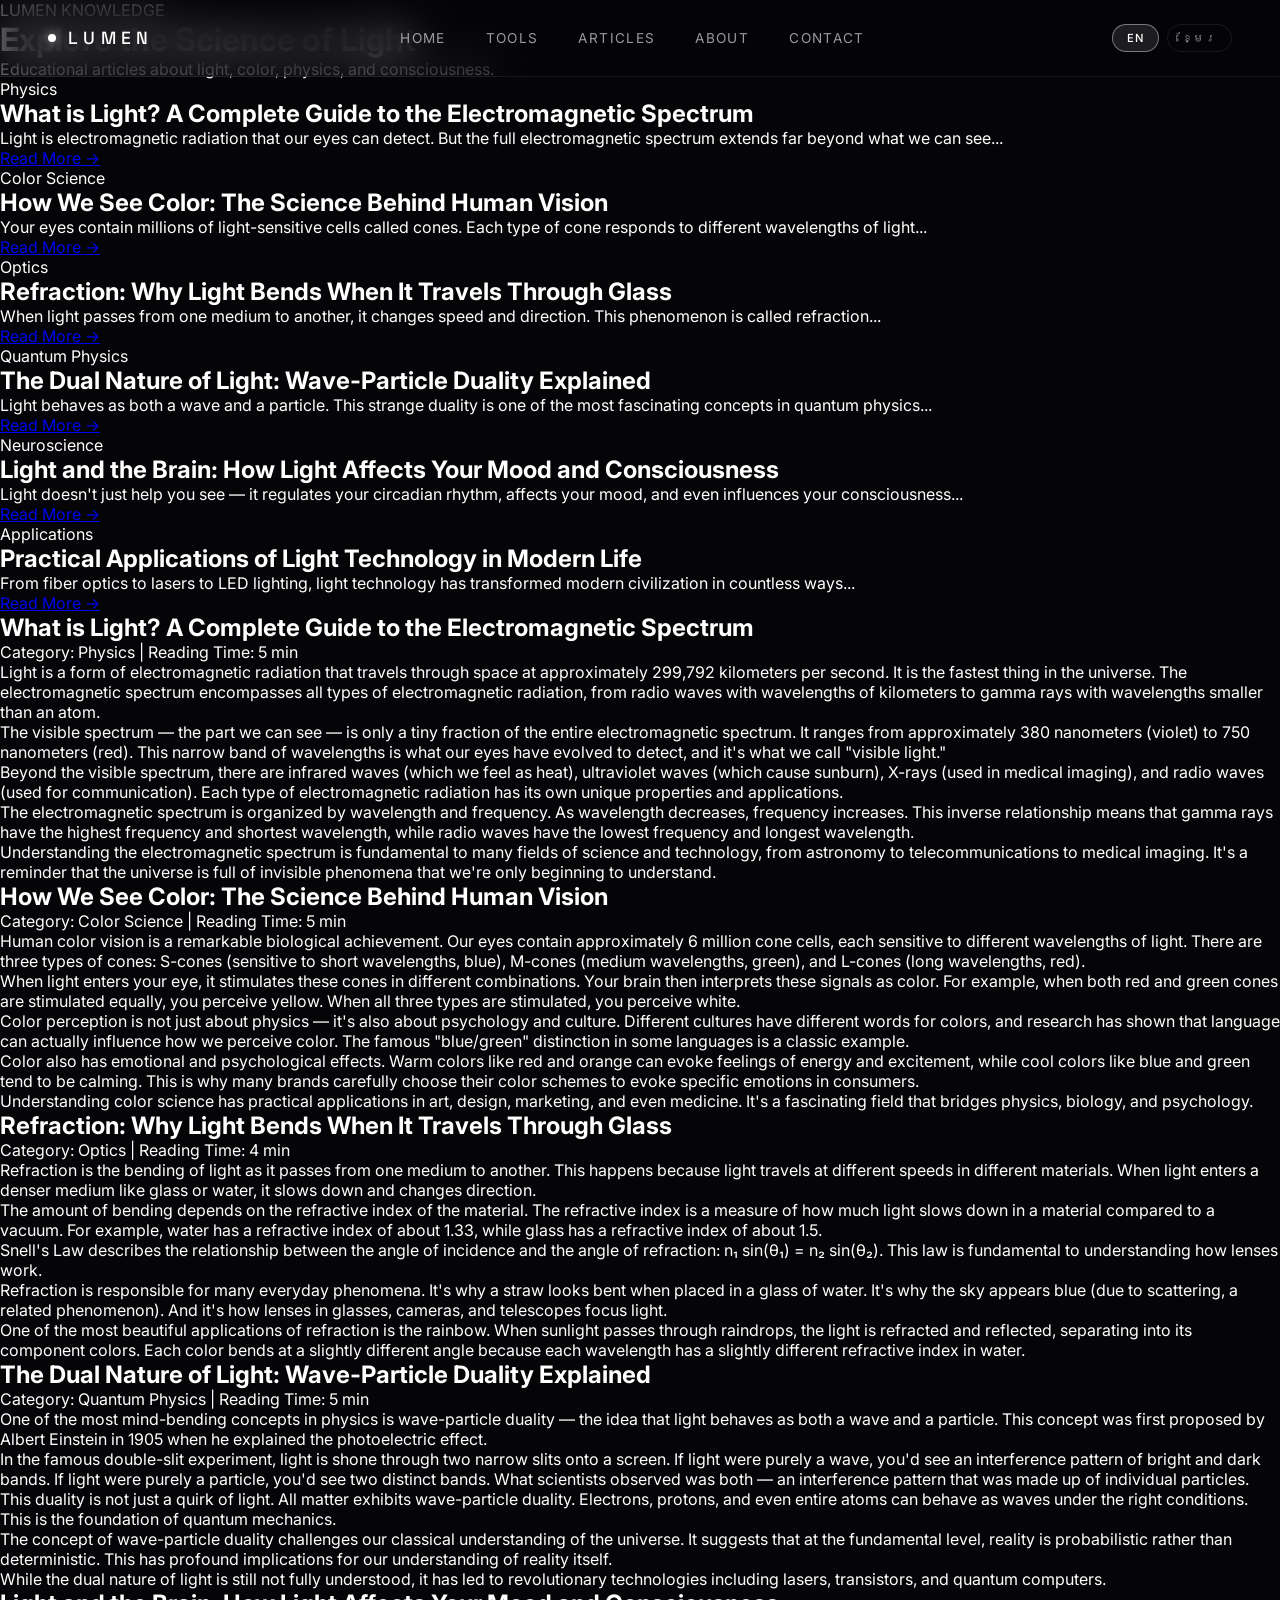
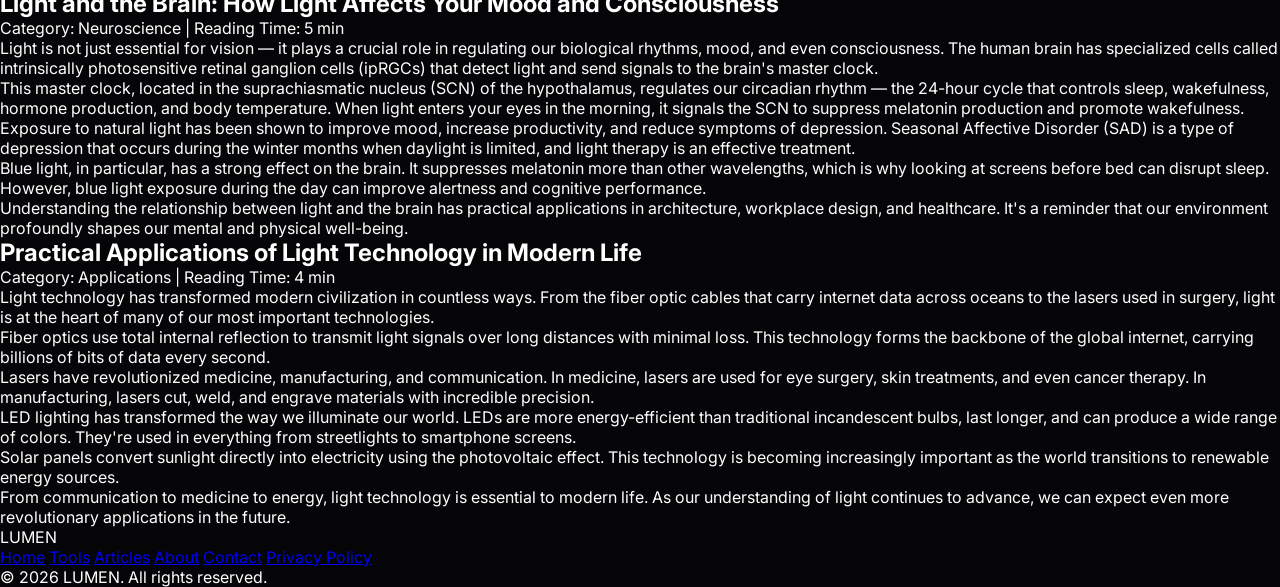
==== articles.html @ ee9d9562 "Add LUMEN Articles page with educational content" ====
<!DOCTYPE html>
<html lang="en">
<head>
    <meta charset="UTF-8">
    <meta name="viewport" content="width=device-width, initial-scale=1.0">
    <title>LUMEN Articles — Learn About Light, Color & Physics</title>
    <meta name="description" content="Educational articles about light, color, physics, and consciousness. Learn about the electromagnetic spectrum, how we see color, and the science of light.">
    <meta name="keywords" content="light articles, physics articles, color science, electromagnetic spectrum, educational articles, light education">
    <meta name="author" content="LUMEN">
    <meta name="robots" content="index, follow">
    
    <!-- Open Graph -->
    <meta property="og:type" content="website">
    <meta property="og:title" content="LUMEN Articles — Learn About Light, Color & Physics">
    <meta property="og:description" content="Educational articles about light, color, physics, and consciousness.">
    <meta property="og:url" content="https://hongliichun671-lgtm.github.io/lumen-experience/articles.html">
    
    <!-- Structured Data -->
    <script type="application/ld+json">
    {
        "@context": "https://schema.org",
        "@type": "Blog",
        "name": "LUMEN Articles",
        "url": "https://hongliichun671-lgtm.github.io/lumen-experience/articles.html",
        "description": "Educational articles about light, color, physics, and consciousness."
    }
    </script>
    
    <!-- Favicon -->
    <link rel="icon" type="image/svg+xml" href="data:image/svg+xml,%3Csvg xmlns='http://www.w3.org/2000/svg' viewBox='0 0 32 32'%3E%3Cdefs%3E%3CradialGradient id='g' cx='50%25' cy='50%25' r='50%25'%3E%3Cstop offset='0%25' stop-color='%23ffffff'/%3E%3Cstop offset='100%25' stop-color='%23000000'/%3E%3C/radialGradient%3E%3C/defs%3E%3Ccircle cx='16' cy='16' r='14' fill='url(%23g)'/%3E%3C/svg%3E">
    
    <!-- Fonts -->
    <link rel="preconnect" href="https://fonts.googleapis.com">
    <link rel="preconnect" href="https://fonts.gstatic.com" crossorigin>
    <link href="https://fonts.googleapis.com/css2?family=Space+Grotesk:wght@300;400;500;600;700&family=Inter:wght@200;300;400;500&family=Noto+Sans+Khmer:wght@300;400;500;600&display=swap" rel="stylesheet">
    
    <link rel="stylesheet" href="css/styles.css">
    <link rel="stylesheet" href="css/articles.css">
</head>
<body>
    <!-- Navigation -->
    <nav class="nav" id="nav">
        <div class="nav-logo">
            <span class="nav-logo-dot"></span>
            <span class="nav-logo-text">LUMEN</span>
        </div>
        <div class="nav-links">
            <a href="index.html" class="nav-link">Home</a>
            <a href="tools.html" class="nav-link">Tools</a>
            <a href="articles.html" class="nav-link active">Articles</a>
            <a href="about.html" class="nav-link">About</a>
            <a href="contact.html" class="nav-link">Contact</a>
        </div>
        <div class="nav-controls">
            <button class="lang-btn active" data-lang="en" aria-label="English">EN</button>
            <button class="lang-btn" data-lang="km" aria-label="ភាសាខ្មែរ">ខ្មែរ</button>
        </div>
    </nav>

    <main class="articles-main">
        <div class="articles-hero">
            <div class="articles-hero-badge">LUMEN KNOWLEDGE</div>
            <h1 class="articles-hero-title">Explore the Science of Light</h1>
            <p class="articles-hero-desc">Educational articles about light, color, physics, and consciousness.</p>
        </div>

        <div class="articles-grid">
            <!-- Article 1 -->
            <article class="article-card">
                <div class="article-card-image" style="background:linear-gradient(135deg,#ff0000,#ff8800)"></div>
                <div class="article-card-content">
                    <span class="article-category">Physics</span>
                    <h2 class="article-card-title">What is Light? A Complete Guide to the Electromagnetic Spectrum</h2>
                    <p class="article-card-excerpt">Light is electromagnetic radiation that our eyes can detect. But the full electromagnetic spectrum extends far beyond what we can see...</p>
                    <a href="#article-light" class="article-read-more">Read More →</a>
                </div>
            </article>

            <!-- Article 2 -->
            <article class="article-card">
                <div class="article-card-image" style="background:linear-gradient(135deg,#00ff44,#00aaff)"></div>
                <div class="article-card-content">
                    <span class="article-category">Color Science</span>
                    <h2 class="article-card-title">How We See Color: The Science Behind Human Vision</h2>
                    <p class="article-card-excerpt">Your eyes contain millions of light-sensitive cells called cones. Each type of cone responds to different wavelengths of light...</p>
                    <a href="#article-color" class="article-read-more">Read More →</a>
                </div>
            </article>

            <!-- Article 3 -->
            <article class="article-card">
                <div class="article-card-image" style="background:linear-gradient(135deg,#8800ff,#ff0000)"></div>
                <div class="article-card-content">
                    <span class="article-category">Optics</span>
                    <h2 class="article-card-title">Refraction: Why Light Bends When It Travels Through Glass</h2>
                    <p class="article-card-excerpt">When light passes from one medium to another, it changes speed and direction. This phenomenon is called refraction...</p>
                    <a href="#article-refraction" class="article-read-more">Read More →</a>
                </div>
            </article>

            <!-- Article 4 -->
            <article class="article-card">
                <div class="article-card-image" style="background:linear-gradient(135deg,#ffee00,#ff8800)"></div>
                <div class="article-card-content">
                    <span class="article-category">Quantum Physics</span>
                    <h2 class="article-card-title">The Dual Nature of Light: Wave-Particle Duality Explained</h2>
                    <p class="article-card-excerpt">Light behaves as both a wave and a particle. This strange duality is one of the most fascinating concepts in quantum physics...</p>
                    <a href="#article-duality" class="article-read-more">Read More →</a>
                </div>
            </article>

            <!-- Article 5 -->
            <article class="article-card">
                <div class="article-card-image" style="background:linear-gradient(135deg,#00aaff,#8800ff)"></div>
                <div class="article-card-content">
                    <span class="article-category">Neuroscience</span>
                    <h2 class="article-card-title">Light and the Brain: How Light Affects Your Mood and Consciousness</h2>
                    <p class="article-card-excerpt">Light doesn't just help you see — it regulates your circadian rhythm, affects your mood, and even influences your consciousness...</p>
                    <a href="#article-brain" class="article-read-more">Read More →</a>
                </div>
            </article>

            <!-- Article 6 -->
            <article class="article-card">
                <div class="article-card-image" style="background:linear-gradient(135deg,#ffffff,#00ff44)"></div>
                <div class="article-card-content">
                    <span class="article-category">Applications</span>
                    <h2 class="article-card-title">Practical Applications of Light Technology in Modern Life</h2>
                    <p class="article-card-excerpt">From fiber optics to lasers to LED lighting, light technology has transformed modern civilization in countless ways...</p>
                    <a href="#article-applications" class="article-read-more">Read More →</a>
                </div>
            </article>
        </div>

        <!-- Full Articles Section -->
        <div class="full-articles">
            <article class="full-article" id="article-light">
                <h2>What is Light? A Complete Guide to the Electromagnetic Spectrum</h2>
                <p class="article-meta">Category: Physics | Reading Time: 5 min</p>
                <p>Light is a form of electromagnetic radiation that travels through space at approximately 299,792 kilometers per second. It is the fastest thing in the universe. The electromagnetic spectrum encompasses all types of electromagnetic radiation, from radio waves with wavelengths of kilometers to gamma rays with wavelengths smaller than an atom.</p>
                <p>The visible spectrum — the part we can see — is only a tiny fraction of the entire electromagnetic spectrum. It ranges from approximately 380 nanometers (violet) to 750 nanometers (red). This narrow band of wavelengths is what our eyes have evolved to detect, and it's what we call "visible light."</p>
                <p>Beyond the visible spectrum, there are infrared waves (which we feel as heat), ultraviolet waves (which cause sunburn), X-rays (used in medical imaging), and radio waves (used for communication). Each type of electromagnetic radiation has its own unique properties and applications.</p>
                <p>The electromagnetic spectrum is organized by wavelength and frequency. As wavelength decreases, frequency increases. This inverse relationship means that gamma rays have the highest frequency and shortest wavelength, while radio waves have the lowest frequency and longest wavelength.</p>
                <p>Understanding the electromagnetic spectrum is fundamental to many fields of science and technology, from astronomy to telecommunications to medical imaging. It's a reminder that the universe is full of invisible phenomena that we're only beginning to understand.</p>
            </article>

            <article class="full-article" id="article-color">
                <h2>How We See Color: The Science Behind Human Vision</h2>
                <p class="article-meta">Category: Color Science | Reading Time: 5 min</p>
                <p>Human color vision is a remarkable biological achievement. Our eyes contain approximately 6 million cone cells, each sensitive to different wavelengths of light. There are three types of cones: S-cones (sensitive to short wavelengths, blue), M-cones (medium wavelengths, green), and L-cones (long wavelengths, red).</p>
                <p>When light enters your eye, it stimulates these cones in different combinations. Your brain then interprets these signals as color. For example, when both red and green cones are stimulated equally, you perceive yellow. When all three types are stimulated, you perceive white.</p>
                <p>Color perception is not just about physics — it's also about psychology and culture. Different cultures have different words for colors, and research has shown that language can actually influence how we perceive color. The famous "blue/green" distinction in some languages is a classic example.</p>
                <p>Color also has emotional and psychological effects. Warm colors like red and orange can evoke feelings of energy and excitement, while cool colors like blue and green tend to be calming. This is why many brands carefully choose their color schemes to evoke specific emotions in consumers.</p>
                <p>Understanding color science has practical applications in art, design, marketing, and even medicine. It's a fascinating field that bridges physics, biology, and psychology.</p>
            </article>

            <article class="full-article" id="article-refraction">
                <h2>Refraction: Why Light Bends When It Travels Through Glass</h2>
                <p class="article-meta">Category: Optics | Reading Time: 4 min</p>
                <p>Refraction is the bending of light as it passes from one medium to another. This happens because light travels at different speeds in different materials. When light enters a denser medium like glass or water, it slows down and changes direction.</p>
                <p>The amount of bending depends on the refractive index of the material. The refractive index is a measure of how much light slows down in a material compared to a vacuum. For example, water has a refractive index of about 1.33, while glass has a refractive index of about 1.5.</p>
                <p>Snell's Law describes the relationship between the angle of incidence and the angle of refraction: n₁ sin(θ₁) = n₂ sin(θ₂). This law is fundamental to understanding how lenses work.</p>
                <p>Refraction is responsible for many everyday phenomena. It's why a straw looks bent when placed in a glass of water. It's why the sky appears blue (due to scattering, a related phenomenon). And it's how lenses in glasses, cameras, and telescopes focus light.</p>
                <p>One of the most beautiful applications of refraction is the rainbow. When sunlight passes through raindrops, the light is refracted and reflected, separating into its component colors. Each color bends at a slightly different angle because each wavelength has a slightly different refractive index in water.</p>
            </article>

            <article class="full-article" id="article-duality">
                <h2>The Dual Nature of Light: Wave-Particle Duality Explained</h2>
                <p class="article-meta">Category: Quantum Physics | Reading Time: 5 min</p>
                <p>One of the most mind-bending concepts in physics is wave-particle duality — the idea that light behaves as both a wave and a particle. This concept was first proposed by Albert Einstein in 1905 when he explained the photoelectric effect.</p>
                <p>In the famous double-slit experiment, light is shone through two narrow slits onto a screen. If light were purely a wave, you'd see an interference pattern of bright and dark bands. If light were purely a particle, you'd see two distinct bands. What scientists observed was both — an interference pattern that was made up of individual particles.</p>
                <p>This duality is not just a quirk of light. All matter exhibits wave-particle duality. Electrons, protons, and even entire atoms can behave as waves under the right conditions. This is the foundation of quantum mechanics.</p>
                <p>The concept of wave-particle duality challenges our classical understanding of the universe. It suggests that at the fundamental level, reality is probabilistic rather than deterministic. This has profound implications for our understanding of reality itself.</p>
                <p>While the dual nature of light is still not fully understood, it has led to revolutionary technologies including lasers, transistors, and quantum computers.</p>
            </article>

            <article class="full-article" id="article-brain">
                <h2>Light and the Brain: How Light Affects Your Mood and Consciousness</h2>
                <p class="article-meta">Category: Neuroscience | Reading Time: 5 min</p>
                <p>Light is not just essential for vision — it plays a crucial role in regulating our biological rhythms, mood, and even consciousness. The human brain has specialized cells called intrinsically photosensitive retinal ganglion cells (ipRGCs) that detect light and send signals to the brain's master clock.</p>
                <p>This master clock, located in the suprachiasmatic nucleus (SCN) of the hypothalamus, regulates our circadian rhythm — the 24-hour cycle that controls sleep, wakefulness, hormone production, and body temperature. When light enters your eyes in the morning, it signals the SCN to suppress melatonin production and promote wakefulness.</p>
                <p>Exposure to natural light has been shown to improve mood, increase productivity, and reduce symptoms of depression. Seasonal Affective Disorder (SAD) is a type of depression that occurs during the winter months when daylight is limited, and light therapy is an effective treatment.</p>
                <p>Blue light, in particular, has a strong effect on the brain. It suppresses melatonin more than other wavelengths, which is why looking at screens before bed can disrupt sleep. However, blue light exposure during the day can improve alertness and cognitive performance.</p>
                <p>Understanding the relationship between light and the brain has practical applications in architecture, workplace design, and healthcare. It's a reminder that our environment profoundly shapes our mental and physical well-being.</p>
            </article>

            <article class="full-article" id="article-applications">
                <h2>Practical Applications of Light Technology in Modern Life</h2>
                <p class="article-meta">Category: Applications | Reading Time: 4 min</p>
                <p>Light technology has transformed modern civilization in countless ways. From the fiber optic cables that carry internet data across oceans to the lasers used in surgery, light is at the heart of many of our most important technologies.</p>
                <p>Fiber optics use total internal reflection to transmit light signals over long distances with minimal loss. This technology forms the backbone of the global internet, carrying billions of bits of data every second.</p>
                <p>Lasers have revolutionized medicine, manufacturing, and communication. In medicine, lasers are used for eye surgery, skin treatments, and even cancer therapy. In manufacturing, lasers cut, weld, and engrave materials with incredible precision.</p>
                <p>LED lighting has transformed the way we illuminate our world. LEDs are more energy-efficient than traditional incandescent bulbs, last longer, and can produce a wide range of colors. They're used in everything from streetlights to smartphone screens.</p>
                <p>Solar panels convert sunlight directly into electricity using the photovoltaic effect. This technology is becoming increasingly important as the world transitions to renewable energy sources.</p>
                <p>From communication to medicine to energy, light technology is essential to modern life. As our understanding of light continues to advance, we can expect even more revolutionary applications in the future.</p>
            </article>
        </div>
    </main>

    <footer class="site-footer">
        <div class="footer-content">
            <div class="footer-brand">
                <span class="nav-logo-dot"></span>
                <span>LUMEN</span>
            </div>
            <div class="footer-links">
                <a href="index.html">Home</a>
                <a href="tools.html">Tools</a>
                <a href="articles.html">Articles</a>
                <a href="about.html">About</a>
                <a href="contact.html">Contact</a>
                <a href="privacy.html">Privacy Policy</a>
            </div>
            <div class="footer-copy">© 2026 LUMEN. All rights reserved.</div>
        </div>
    </footer>

    <script src="js/articles.js"></script>
</body>
</html>
---- css/styles.css ----
/* ============================================
   LUMEN — A Journey Through Light
   Design System
   ============================================ */

:root {
    --bg-primary: #050508;
    --bg-secondary: #0a0a12;
    --bg-tertiary: #10101a;
    --text-primary: #ffffff;
    --text-secondary: rgba(255, 255, 255, 0.6);
    --text-tertiary: rgba(255, 255, 255, 0.35);
    --accent: #ffffff;
    --accent-glow: rgba(255, 255, 255, 0.15);
    --border: rgba(255, 255, 255, 0.08);
    --border-hover: rgba(255, 255, 255, 0.2);
    --font-display: 'Space Grotesk', sans-serif;
    --font-body: 'Inter', sans-serif;
    --font-khmer: 'Noto Sans Khmer', sans-serif;
    --ease-out: cubic-bezier(0.16, 1, 0.3, 1);
    --ease-in-out: cubic-bezier(0.65, 0, 0.35, 1);
    --ease-spring: cubic-bezier(0.34, 1.56, 0.64, 1);
}

* {
    margin: 0;
    padding: 0;
    box-sizing: border-box;
}

html {
    scroll-behavior: smooth;
}

body {
    background: var(--bg-primary);
    color: var(--text-primary);
    font-family: var(--font-body);
    overflow-x: hidden;
    -webkit-font-smoothing: antialiased;
    -moz-osx-font-smoothing: grayscale;
    cursor: none;
}

/* Khmer font support */
html[lang="km"] body,
html[lang="km"] .origin-title,
html[lang="km"] .section-title,
html[lang="km"] .final-title,
html[lang="km"] .stat-value,
html[lang="km"] .spectrum-wavelength,
html[lang="km"] .spectrum-name,
html[lang="km"] .spectrum-frequency {
    font-family: var(--font-khmer);
}

@media (max-width: 768px) {
    body {
        cursor: auto;
    }
}

/* ============================================
   Preloader
   ============================================ */

.preloader {
    position: fixed;
    inset: 0;
    background: var(--bg-primary);
    display: flex;
    align-items: center;
    justify-content: center;
    z-index: 10000;
    transition: opacity 0.8s var(--ease-out), visibility 0.8s;
}

.preloader.hidden {
    opacity: 0;
    visibility: hidden;
    pointer-events: none;
}

.preloader-inner {
    text-align: center;
}

.preloader-ring {
    width: 80px;
    height: 80px;
    margin: 0 auto 24px;
    border: 1px solid rgba(255, 255, 255, 0.1);
    border-top-color: #ffffff;
    border-radius: 50%;
    animation: preloaderSpin 1.2s linear infinite;
}

@keyframes preloaderSpin {
    to { transform: rotate(360deg); }
}

.preloader-text {
    font-family: var(--font-display);
    font-size: 2rem;
    font-weight: 300;
    letter-spacing: 0.5em;
    text-transform: uppercase;
    animation: preloaderPulse 2s ease-in-out infinite;
}

.preloader-sub {
    margin-top: 12px;
    font-size: 0.8rem;
    color: var(--text-tertiary);
    letter-spacing: 0.3em;
    text-transform: uppercase;
}

@keyframes preloaderPulse {
    0%, 100% { opacity: 0.6; }
    50% { opacity: 1; }
}

/* ============================================
   Custom Cursor
   ============================================ */

.cursor-dot {
    position: fixed;
    width: 6px;
    height: 6px;
    background: #ffffff;
    border-radius: 50%;
    pointer-events: none;
    z-index: 9999;
    transform: translate(-50%, -50%);
    transition: width 0.2s, height 0.2s, background 0.2s;
}

.cursor-ring {
    position: fixed;
    width: 36px;
    height: 36px;
    border: 1px solid rgba(255, 255, 255, 0.3);
    border-radius: 50%;
    pointer-events: none;
    z-index: 9998;
    transform: translate(-50%, -50%);
    transition: width 0.3s var(--ease-out), height 0.3s var(--ease-out), border-color 0.3s, background 0.3s;
}

.cursor-ring.hover {
    width: 56px;
    height: 56px;
    border-color: rgba(255, 255, 255, 0.6);
    background: rgba(255, 255, 255, 0.05);
}

@media (max-width: 768px) {
    .cursor-dot, .cursor-ring {
        display: none;
    }
}

/* ============================================
   Navigation
   ============================================ */

.nav {
    position: fixed;
    top: 0;
    left: 0;
    right: 0;
    z-index: 1000;
    display: flex;
    align-items: center;
    justify-content: space-between;
    padding: 24px 48px;
    background: rgba(5, 5, 8, 0.5);
    backdrop-filter: blur(20px);
    -webkit-backdrop-filter: blur(20px);
    border-bottom: 1px solid var(--border);
    transition: padding 0.4s var(--ease-out);
}

.nav.scrolled {
    padding: 16px 48px;
}

.nav-logo {
    display: flex;
    align-items: center;
    gap: 12px;
}

.nav-logo-dot {
    width: 8px;
    height: 8px;
    background: #ffffff;
    border-radius: 50%;
    box-shadow: 0 0 12px rgba(255, 255, 255, 0.8);
    animation: logoPulse 3s ease-in-out infinite;
}

@keyframes logoPulse {
    0%, 100% { opacity: 0.6; transform: scale(1); }
    50% { opacity: 1; transform: scale(1.3); }
}

.nav-logo-text {
    font-family: var(--font-display);
    font-size: 1.1rem;
    font-weight: 500;
    letter-spacing: 0.3em;
    text-transform: uppercase;
}

.nav-links {
    display: flex;
    gap: 40px;
}

.nav-link {
    color: var(--text-secondary);
    text-decoration: none;
    font-size: 0.85rem;
    letter-spacing: 0.1em;
    text-transform: uppercase;
    position: relative;
    transition: color 0.3s;
}

.nav-link::after {
    content: '';
    position: absolute;
    bottom: -6px;
    left: 0;
    width: 0;
    height: 1px;
    background: #ffffff;
    transition: width 0.3s var(--ease-out);
}

.nav-link:hover {
    color: var(--text-primary);
}

.nav-link:hover::after {
    width: 100%;
}

.nav-controls {
    display: flex;
    align-items: center;
    gap: 8px;
}

.lang-btn {
    background: transparent;
    border: 1px solid var(--border);
    border-radius: 100px;
    color: var(--text-secondary);
    font-size: 0.7rem;
    font-weight: 500;
    letter-spacing: 0.1em;
    padding: 6px 14px;
    cursor: pointer;
    transition: all 0.3s var(--ease-out);
    font-family: var(--font-body);
}

.lang-btn:hover {
    border-color: var(--border-hover);
    color: var(--text-primary);
}

.lang-btn.active {
    background: rgba(255, 255, 255, 0.1);
    border-color: rgba(255, 255, 255, 0.4);
    color: var(--text-primary);
}

.audio-btn {
    width: 32px;
    height: 32px;
    border-radius: 50%;
    background: transparent;
    border: 1px solid var(--border);
    color: var(--text-secondary);
    font-size: 0.9rem;
    cursor: pointer;
    display: flex;
    align-items: center;
    justify-content: center;
    transition: all 0.3s var(--ease-out);
}

.audio-btn:hover {
    border-color: var(--border-hover);
    color: var(--text-primary);
}

.audio-btn.active {
    background: rgba(255, 255, 255, 0.1);
    border-color: rgba(255, 255, 255, 0.4);
    color: var(--text-primary);
    box-shadow: 0 0 15px rgba(255, 255, 255, 0.2);
}

.nav-progress {
    position: absolute;
    bottom: -1px;
    left: 0;
    width: 100%;
    height: 1px;
    background: transparent;
}

.nav-progress-bar {
    height: 100%;
    width: 0;
    background: linear-gradient(90deg, #ffffff, rgba(255, 255, 255, 0.5));
    transition: width 0.1s linear;
}

@media (max-width: 768px) {
    .nav {
        padding: 16px 24px;
    }
    .nav.scrolled {
        padding: 12px 24px;
    }
    .nav-links {
        display: none;
    }
    .nav-controls {
        gap: 6px;
    }
    .lang-btn {
        padding: 5px 10px;
        font-size: 0.65rem;
    }
}

/* ============================================
   Canvas Background
   ============================================ */

#particleCanvas {
    position: fixed;
    inset: 0;
    z-index: 0;
    pointer-events: none;
}

/* ============================================
   Main Content
   ============================================ */

.main {
    position: relative;
    z-index: 1;
}

.scene {
    min-height: 100vh;
    display: flex;
    align-items: center;
    justify-content: center;
    position: relative;
    padding: 120px 48px;
}

.scene-content {
    max-width: 900px;
    width: 100%;
    text-align: center;
    position: relative;
}

/* ============================================
   Scene 1: Origin
   ============================================ */

.scene-origin {
    min-height: 100vh;
}

.origin-badge {
    display: inline-flex;
    align-items: center;
    gap: 10px;
    padding: 8px 20px;
    border: 1px solid var(--border);
    border-radius: 100px;
    font-size: 0.75rem;
    letter-spacing: 0.2em;
    text-transform: uppercase;
    color: var(--text-secondary);
    margin-bottom: 40px;
    opacity: 0;
    animation: fadeInUp 1s var(--ease-out) 0.3s forwards;
}

.origin-badge-dot {
    width: 6px;
    height: 6px;
    background: #ffffff;
    border-radius: 50%;
    animation: badgePulse 2s ease-in-out infinite;
}

@keyframes badgePulse {
    0%, 100% { opacity: 0.5; }
    50% { opacity: 1; }
}

.origin-title {
    font-family: var(--font-display);
    font-size: clamp(3rem, 8vw, 7rem);
    font-weight: 300;
    line-height: 1.05;
    letter-spacing: -0.02em;
    margin-bottom: 32px;
}

.title-line {
    display: block;
    opacity: 0;
    transform: translateY(40px);
    animation: fadeInUp 1.2s var(--ease-out) forwards;
}

.title-line-1 {
    animation-delay: 0.5s;
    font-weight: 700;
    letter-spacing: 0.3em;
    text-transform: uppercase;
    font-size: 0.6em;
    color: var(--text-secondary);
}

.title-line-2 {
    animation-delay: 0.7s;
}

.title-line-3 {
    animation-delay: 0.9s;
    color: transparent;
    background: linear-gradient(135deg, #ffffff, rgba(255, 255, 255, 0.4));
    -webkit-background-clip: text;
    background-clip: text;
}

.origin-subtitle {
    font-size: 1.1rem;
    color: var(--text-secondary);
    max-width: 500px;
    margin: 0 auto;
    line-height: 1.7;
    opacity: 0;
    animation: fadeInUp 1s var(--ease-out) 1.2s forwards;
}

.scroll-indicator {
    position: absolute;
    bottom: -80px;
    left: 50%;
    transform: translateX(-50%);
    display: flex;
    flex-direction: column;
    align-items: center;
    gap: 12px;
    opacity: 0;
    animation: fadeIn 1s var(--ease-out) 1.8s forwards;
}

.scroll-indicator span {
    font-size: 0.7rem;
    letter-spacing: 0.3em;
    text-transform: uppercase;
    color: var(--text-tertiary);
}

.scroll-line {
    width: 1px;
    height: 40px;
    background: linear-gradient(to bottom, #ffffff, transparent);
    animation: scrollLine 2s ease-in-out infinite;
}

@keyframes scrollLine {
    0% { transform: scaleY(0); transform-origin: top; }
    50% { transform: scaleY(1); transform-origin: top; }
    100% { transform: scaleY(0); transform-origin: bottom; }
}

@keyframes fadeInUp {
    from {
        opacity: 0;
        transform: translateY(40px);
    }
    to {
        opacity: 1;
        transform: translateY(0);
    }
}

@keyframes fadeIn {
    from { opacity: 0; }
    to { opacity: 1; }
}

/* ============================================
   Section Labels & Titles
   ============================================ */

.section-label {
    font-size: 0.75rem;
    letter-spacing: 0.3em;
    text-transform: uppercase;
    color: var(--text-tertiary);
    margin-bottom: 24px;
    opacity: 0;
    transform: translateY(20px);
    transition: opacity 0.8s var(--ease-out), transform 0.8s var(--ease-out);
}

.section-title {
    font-family: var(--font-display);
    font-size: clamp(2rem, 5vw, 3.5rem);
    font-weight: 300;
    line-height: 1.2;
    letter-spacing: -0.02em;
    margin-bottom: 24px;
    opacity: 0;
    transform: translateY(30px);
    transition: opacity 0.8s var(--ease-out) 0.1s, transform 0.8s var(--ease-out) 0.1s;
}

.section-desc {
    font-size: 1.05rem;
    color: var(--text-secondary);
    max-width: 600px;
    margin: 0 auto 60px;
    line-height: 1.8;
    opacity: 0;
    transform: translateY(30px);
    transition: opacity 0.8s var(--ease-out) 0.2s, transform 0.8s var(--ease-out) 0.2s;
}

.accent {
    color: transparent;
    background: linear-gradient(135deg, #ffffff, rgba(255, 255, 255, 0.4));
    -webkit-background-clip: text;
    background-clip: text;
}

.scene.visible .section-label,
.scene.visible .section-title,
.scene.visible .section-desc {
    opacity: 1;
    transform: translateY(0);
}

/* ============================================
   Scene 2: Spectrum
   ============================================ */

.spectrum-container {
    margin: 0 auto 60px;
    max-width: 600px;
    opacity: 0;
    transform: translateY(30px);
    transition: opacity 0.8s var(--ease-out) 0.3s, transform 0.8s var(--ease-out) 0.3s;
}

.scene.visible .spectrum-container {
    opacity: 1;
    transform: translateY(0);
}

.spectrum-bar {
    position: relative;
    height: 8px;
    border-radius: 100px;
    background: linear-gradient(90deg, #ff0000, #ff8800, #ffee00, #00ff44, #00aaff, #8800ff);
    margin-bottom: 24px;
}

.spectrum-marker {
    position: absolute;
    top: 50%;
    left: 50%;
    width: 20px;
    height: 20px;
    background: #ffffff;
    border-radius: 50%;
    transform: translate(-50%, -50%);
    box-shadow: 0 0 20px rgba(255, 255, 255, 0.8);
    transition: left 0.3s var(--ease-out);
}

.spectrum-info {
    display: flex;
    justify-content: space-between;
    align-items: center;
    font-size: 0.85rem;
    color: var(--text-secondary);
}

.spectrum-wavelength {
    font-family: var(--font-display);
    font-size: 1.2rem;
    font-weight: 500;
    color: var(--text-primary);
}

.spectrum-name {
    font-family: var(--font-display);
    font-size: 1.2rem;
    font-weight: 500;
    color: var(--text-primary);
}

.spectrum-frequency {
    font-family: var(--font-display);
    font-size: 1.2rem;
    font-weight: 500;
    color: var(--text-primary);
}

.spectrum-cards {
    display: grid;
    grid-template-columns: repeat(3, 1fr);
    gap: 16px;
    opacity: 0;
    transform: translateY(30px);
    transition: opacity 0.8s var(--ease-out) 0.4s, transform 0.8s var(--ease-out) 0.4s;
}

.scene.visible .spectrum-cards {
    opacity: 1;
    transform: translateY(0);
}

.spectrum-card {
    background: var(--bg-secondary);
    border: 1px solid var(--border);
    border-radius: 16px;
    padding: 24px;
    text-align: left;
    cursor: pointer;
    transition: transform 0.4s var(--ease-out), border-color 0.4s, box-shadow 0.4s;
}

.spectrum-card:hover {
    transform: translateY(-6px);
    border-color: var(--border-hover);
    box-shadow: 0 20px 40px rgba(0, 0, 0, 0.3);
}

.spectrum-card.active {
    border-color: rgba(255, 255, 255, 0.4);
    box-shadow: 0 0 30px rgba(255, 255, 255, 0.1);
}

.spectrum-card-swatch {
    width: 40px;
    height: 40px;
    border-radius: 12px;
    margin-bottom: 16px;
    box-shadow: 0 4px 12px rgba(0, 0, 0, 0.3);
}

.spectrum-card-name {
    font-family: var(--font-display);
    font-size: 1.1rem;
    font-weight: 500;
    margin-bottom: 8px;
}

.spectrum-card-desc {
    font-size: 0.85rem;
    color: var(--text-secondary);
    line-height: 1.6;
}

@media (max-width: 768px) {
    .spectrum-cards {
        grid-template-columns: repeat(2, 1fr);
    }
}

@media (max-width: 480px) {
    .spectrum-cards {
        grid-template-columns: 1fr;
    }
}

/* ============================================
   Scene 3: Consciousness
   ============================================ */

.consciousness-field {
    position: relative;
    width: 300px;
    height: 300px;
    margin: 0 auto 60px;
    border-radius: 50%;
    background: radial-gradient(circle, rgba(255, 255, 255, 0.1), transparent 70%);
    display: flex;
    align-items: center;
    justify-content: center;
    cursor: pointer;
    opacity: 0;
    transform: scale(0.8);
    transition: opacity 0.8s var(--ease-out) 0.3s, transform 0.8s var(--ease-out) 0.3s;
}

.scene.visible .consciousness-field {
    opacity: 1;
    transform: scale(1);
}

.field-orb {
    width: 120px;
    height: 120px;
    border-radius: 50%;
    background: radial-gradient(circle, #ffffff, rgba(255, 255, 255, 0.2) 50%, transparent);
    box-shadow: 0 0 60px rgba(255, 255, 255, 0.3);
    transition: transform 0.3s var(--ease-out), box-shadow 0.3s;
    animation: orbFloat 4s ease-in-out infinite;
}

@keyframes orbFloat {
    0%, 100% { transform: translateY(0) scale(1); }
    50% { transform: translateY(-10px) scale(1.05); }
}

.field-ripple {
    position: absolute;
    width: 120px;
    height: 120px;
    border-radius: 50%;
    border: 1px solid rgba(255, 255, 255, 0.3);
    opacity: 0;
    pointer-events: none;
}

.field-ripple.active {
    animation: ripple 1.5s var(--ease-out) forwards;
}

@keyframes ripple {
    0% {
        opacity: 1;
        transform: scale(1);
        border-color: rgba(255, 255, 255, 0.5);
    }
    100% {
        opacity: 0;
        transform: scale(2.5);
        border-color: transparent;
    }
}

.field-label {
    position: absolute;
    bottom: -40px;
    left: 50%;
    transform: translateX(-50%);
    font-size: 0.75rem;
    letter-spacing: 0.2em;
    text-transform: uppercase;
    color: var(--text-tertiary);
    white-space: nowrap;
}

.consciousness-stats {
    display: flex;
    justify-content: center;
    gap: 60px;
    opacity: 0;
    transform: translateY(30px);
    transition: opacity 0.8s var(--ease-out) 0.4s, transform 0.8s var(--ease-out) 0.4s;
}

.scene.visible .consciousness-stats {
    opacity: 1;
    transform: translateY(0);
}

.stat-item {
    text-align: center;
}

.stat-value {
    font-family: var(--font-display);
    font-size: 2.5rem;
    font-weight: 300;
    color: var(--text-primary);
    margin-bottom: 8px;
}

.stat-label {
    font-size: 0.75rem;
    letter-spacing: 0.15em;
    text-transform: uppercase;
    color: var(--text-tertiary);
}

@media (max-width: 768px) {
    .consciousness-stats {
        gap: 30px;
        flex-wrap: wrap;
    }
    .stat-value {
        font-size: 1.8rem;
    }
}

/* ============================================
   Scene 4: Transcendence
   ============================================ */

.transcend-visual {
    position: relative;
    width: 300px;
    height: 300px;
    margin: 0 auto 60px;
    opacity: 0;
    transform: scale(0.8);
    transition: opacity 0.8s var(--ease-out) 0.3s, transform 0.8s var(--ease-out) 0.3s;
}

.scene.visible .transcend-visual {
    opacity: 1;
    transform: scale(1);
}

.transcend-ring {
    position: absolute;
    top: 50%;
    left: 50%;
    border-radius: 50%;
    border: 1px solid rgba(255, 255, 255, 0.15);
    transform: translate(-50%, -50%);
}

.transcend-ring-1 {
    width: 200px;
    height: 200px;
    animation: ringRotate 20s linear infinite;
}

.transcend-ring-2 {
    width: 260px;
    height: 260px;
    animation: ringRotate 30s linear infinite reverse;
}

.transcend-ring-3 {
    width: 320px;
    height: 320px;
    animation: ringRotate 40s linear infinite;
}

@keyframes ringRotate {
    from { transform: translate(-50%, -50%) rotate(0deg); }
    to { transform: translate(-50%, -50%) rotate(360deg); }
}

.transcend-core {
    position: absolute;
    top: 50%;
    left: 50%;
    transform: translate(-50%, -50%);
    width: 100px;
    height: 100px;
    border-radius: 50%;
    background: radial-gradient(circle, #ffffff, rgba(255, 255, 255, 0.1) 60%, transparent);
    display: flex;
    align-items: center;
    justify-content: center;
    box-shadow: 0 0 80px rgba(255, 255, 255, 0.3);
}

.transcend-core span {
    font-family: var(--font-display);
    font-size: 2rem;
    font-weight: 300;
    color: #ffffff;
}

.transcend-quote {
    font-size: 1.2rem;
    font-style: italic;
    color: var(--text-secondary);
    max-width: 500px;
    margin: 0 auto;
    line-height: 1.8;
    opacity: 0;
    transform: translateY(30px);
    transition: opacity 0.8s var(--ease-out) 0.4s, transform 0.8s var(--ease-out) 0.4s;
}

.scene.visible .transcend-quote {
    opacity: 1;
    transform: translateY(0);
}

.quote-author {
    display: block;
    margin-top: 16px;
    font-size: 0.85rem;
    font-style: normal;
    color: var(--text-tertiary);
}

/* ============================================
   Scene 5: Final
   ============================================ */

.scene-final {
    position: relative;
    overflow: hidden;
}

.final-glow {
    position: absolute;
    top: 50%;
    left: 50%;
    transform: translate(-50%, -50%);
    width: 600px;
    height: 600px;
    background: radial-gradient(circle, rgba(255, 255, 255, 0.08), transparent 70%);
    pointer-events: none;
    animation: glowPulse 4s ease-in-out infinite;
}

@keyframes glowPulse {
    0%, 100% { opacity: 0.5; transform: translate(-50%, -50%) scale(1); }
    50% { opacity: 1; transform: translate(-50%, -50%) scale(1.1); }
}

.final-title {
    font-family: var(--font-display);
    font-size: clamp(2rem, 5vw, 3.5rem);
    font-weight: 300;
    margin-bottom: 24px;
    opacity: 0;
    transform: translateY(30px);
    transition: opacity 0.8s var(--ease-out) 0.2s, transform 0.8s var(--ease-out) 0.2s;
}

.final-subtitle {
    font-size: 1.05rem;
    color: var(--text-secondary);
    max-width: 500px;
    margin: 0 auto 40px;
    line-height: 1.8;
    opacity: 0;
    transform: translateY(30px);
    transition: opacity 0.8s var(--ease-out) 0.3s, transform 0.8s var(--ease-out) 0.3s;
}

.final-actions {
    opacity: 0;
    transform: translateY(30px);
    transition: opacity 0.8s var(--ease-out) 0.4s, transform 0.8s var(--ease-out) 0.4s;
}

.scene-final.visible .final-title,
.scene-final.visible .final-subtitle,
.scene-final.visible .final-actions {
    opacity: 1;
    transform: translateY(0);
}

.btn-magnetic {
    display: inline-block;
    padding: 16px 40px;
    border: 1px solid var(--border);
    border-radius: 100px;
    color: var(--text-primary);
    text-decoration: none;
    font-size: 0.9rem;
    letter-spacing: 0.15em;
    text-transform: uppercase;
    transition: border-color 0.3s, background 0.3s, box-shadow 0.3s;
    position: relative;
    overflow: hidden;
}

.btn-magnetic::before {
    content: '';
    position: absolute;
    top: 0;
    left: -100%;
    width: 100%;
    height: 100%;
    background: linear-gradient(90deg, transparent, rgba(255, 255, 255, 0.1), transparent);
    transition: left 0.5s var(--ease-out);
}

.btn-magnetic:hover {
    border-color: var(--border-hover);
    background: rgba(255, 255, 255, 0.05);
    box-shadow: 0 0 30px rgba(255, 255, 255, 0.1);
}

.btn-magnetic:hover::before {
    left: 100%;
}

.final-footer {
    margin-top: 80px;
    font-size: 0.75rem;
    letter-spacing: 0.2em;
    text-transform: uppercase;
    color: var(--text-tertiary);
    opacity: 0;
    transition: opacity 1s var(--ease-out) 0.6s;
}

.scene-final.visible .final-footer {
    opacity: 1;
}

.final-divider {
    margin: 0 12px;
}

/* ============================================
   Responsive
   ============================================ */

@media (max-width: 768px) {
    .scene {
        padding: 100px 24px;
    }
    
    .origin-title {
        font-size: clamp(2.5rem, 10vw, 4rem);
    }
    
    .section-title {
        font-size: clamp(1.8rem, 7vw, 2.5rem);
    }
    
    .section-desc {
        font-size: 0.95rem;
        margin-bottom: 40px;
    }
    
    .spectrum-info {
        flex-direction: column;
        gap: 8px;
    }
    
    .consciousness-field {
        width: 240px;
        height: 240px;
    }
    
    .field-orb {
        width: 90px;
        height: 90px;
    }
    
    .transcend-visual {
        width: 240px;
        height: 240px;
    }
    
    .transcend-ring-1 {
        width: 160px;
        height: 160px;
    }
    
    .transcend-ring-2 {
        width: 200px;
        height: 200px;
    }
    
    .transcend-ring-3 {
        width: 240px;
        height: 240px;
    }
    
    .transcend-core {
        width: 80px;
        height: 80px;
    }
    
    .transcend-core span {
        font-size: 1.5rem;
    }
}

@media (max-width: 480px) {
    .spectrum-cards {
        grid-template-columns: 1fr;
    }
    
    .consciousness-stats {
        gap: 20px;
    }
    
    .stat-value {
        font-size: 1.5rem;
    }
}

/* ============================================
   Reduced Motion
   ============================================ */

@media (prefers-reduced-motion: reduce) {
    * {
        animation-duration: 0.01ms !important;
        animation-iteration-count: 1 !important;
        transition-duration: 0.01ms !important;
    }
}
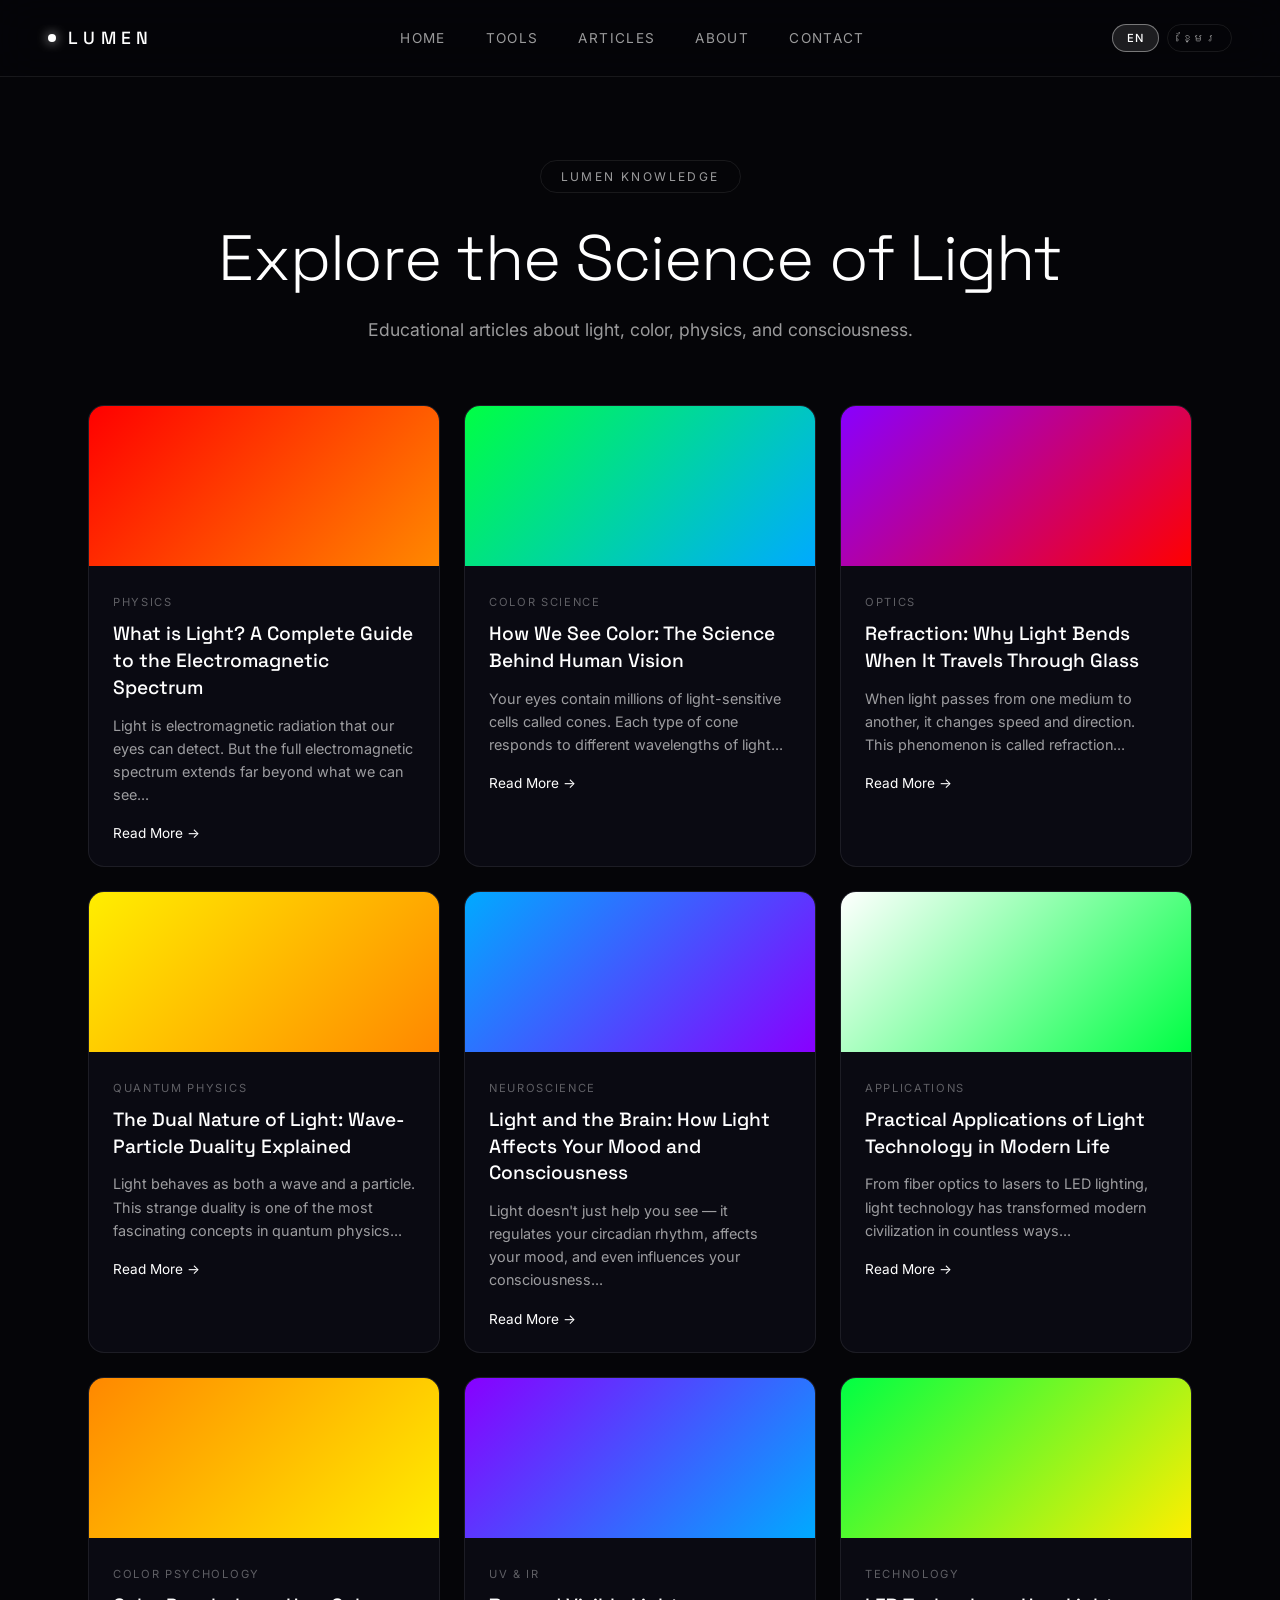
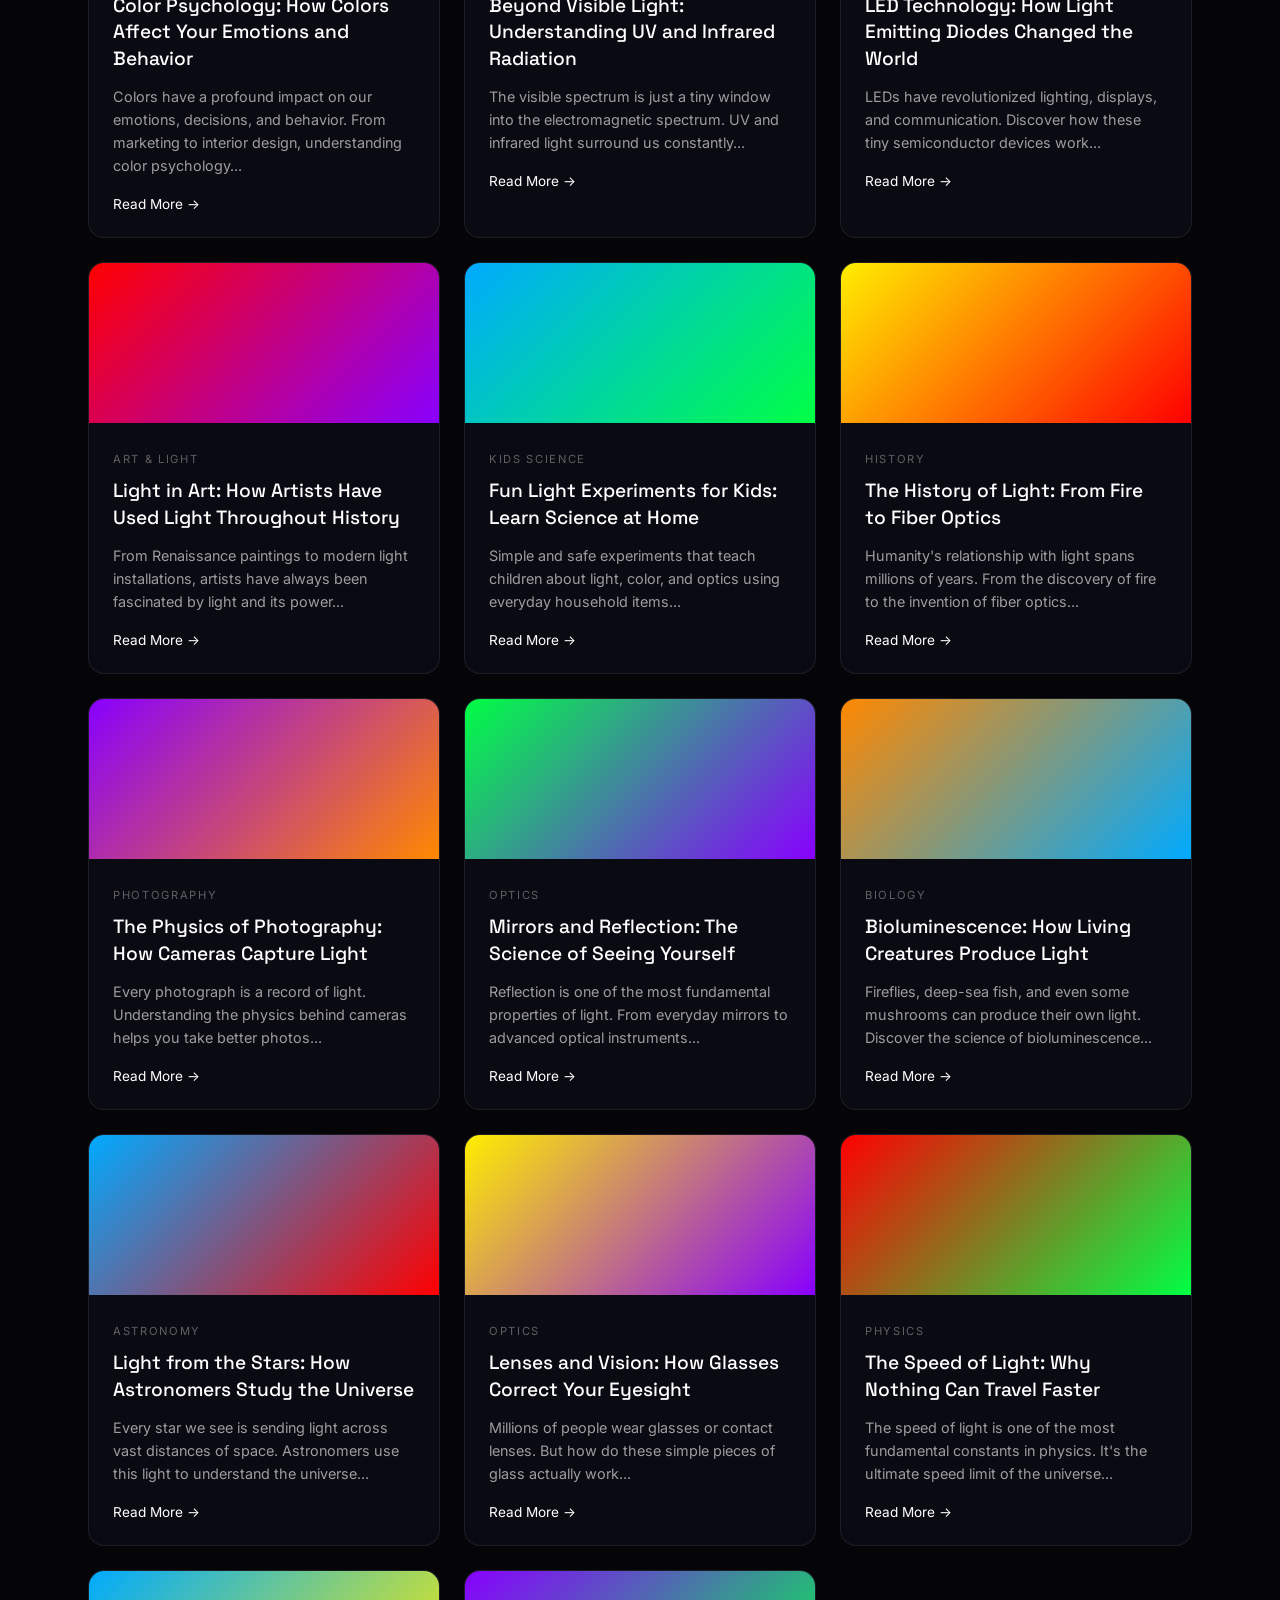
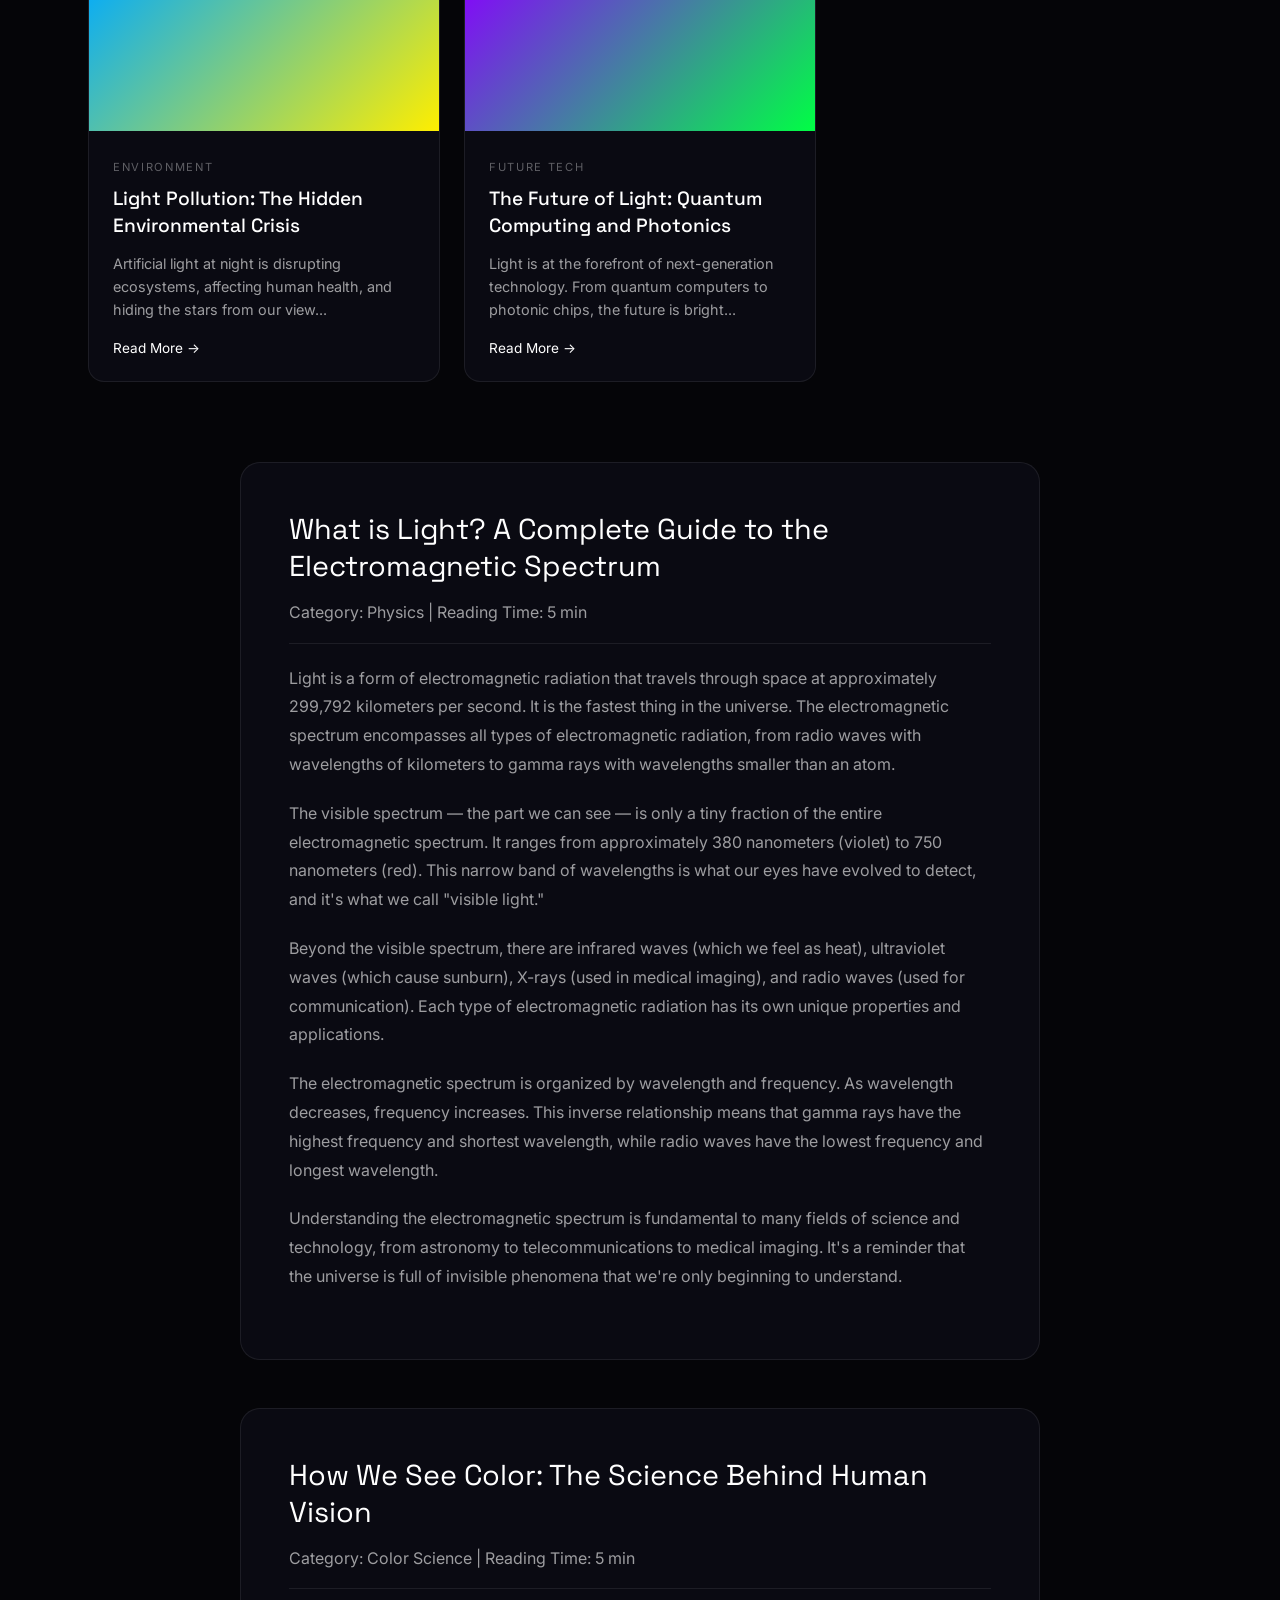
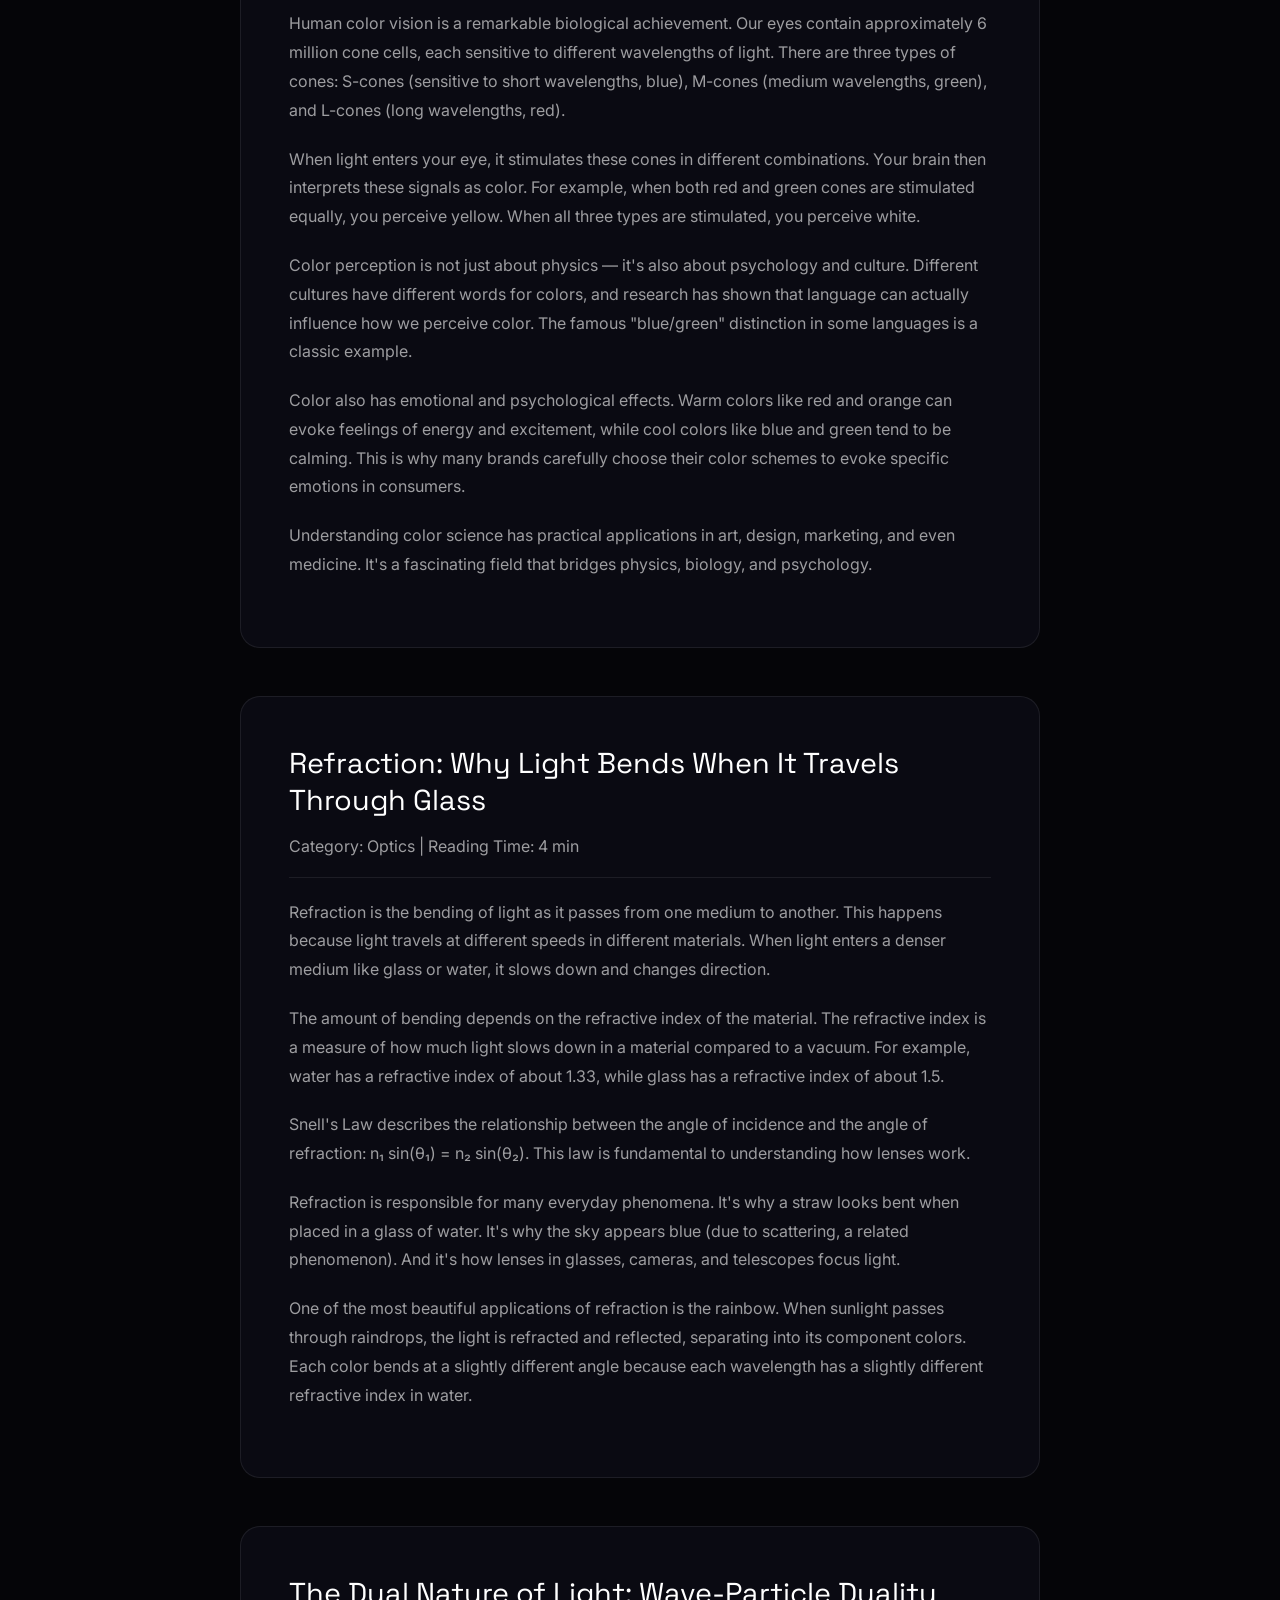
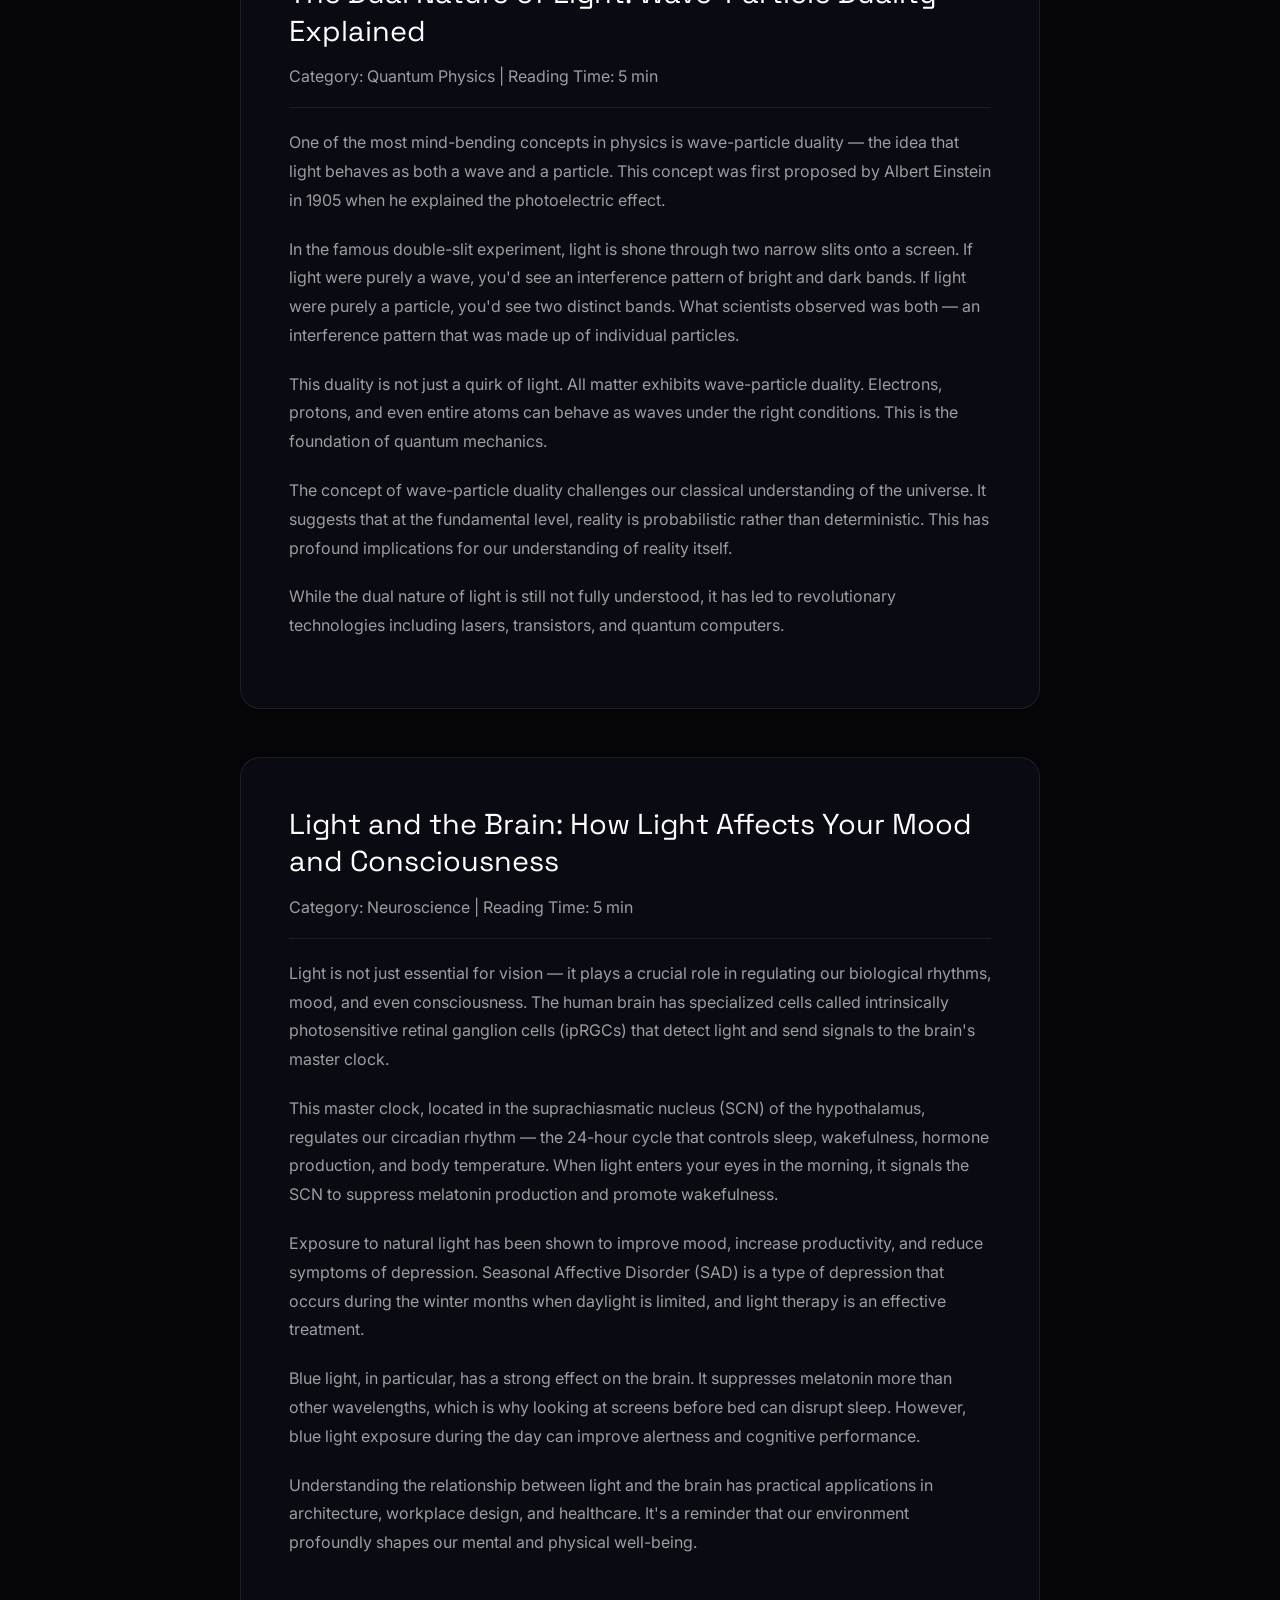
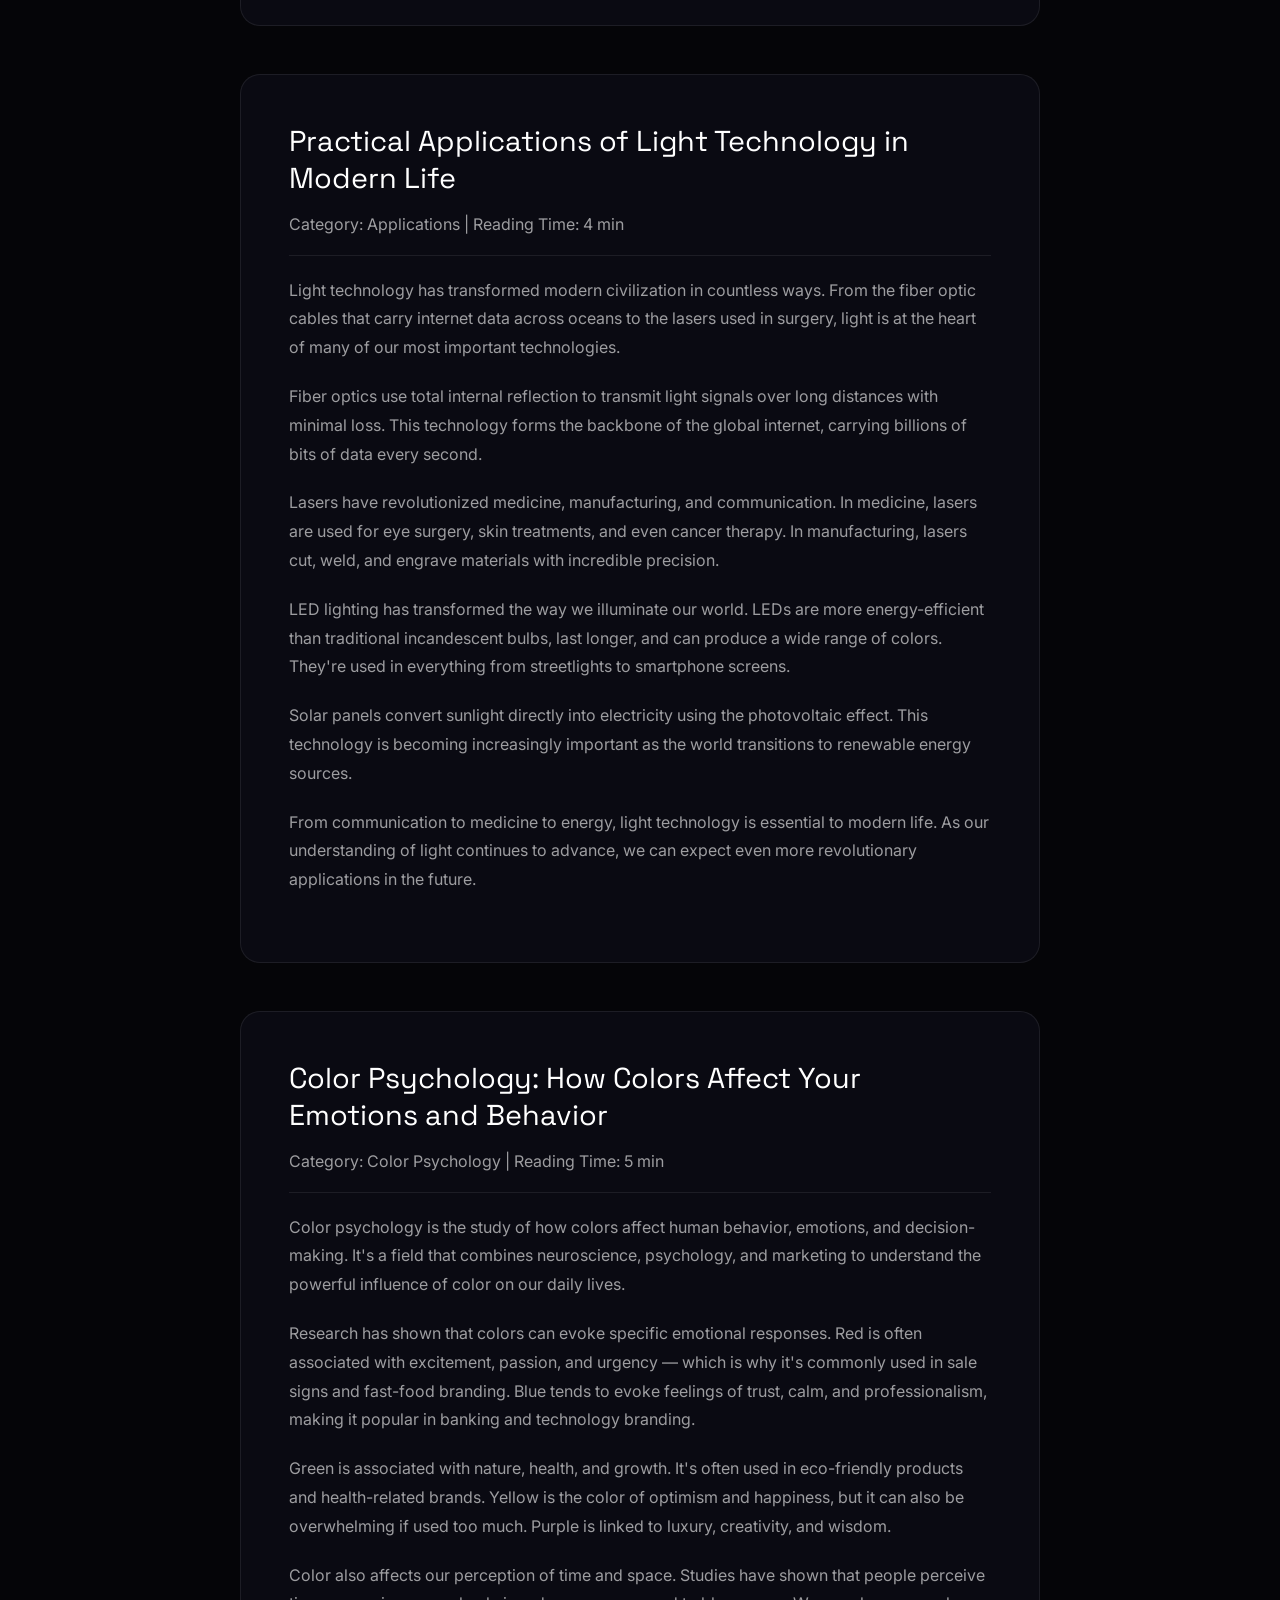
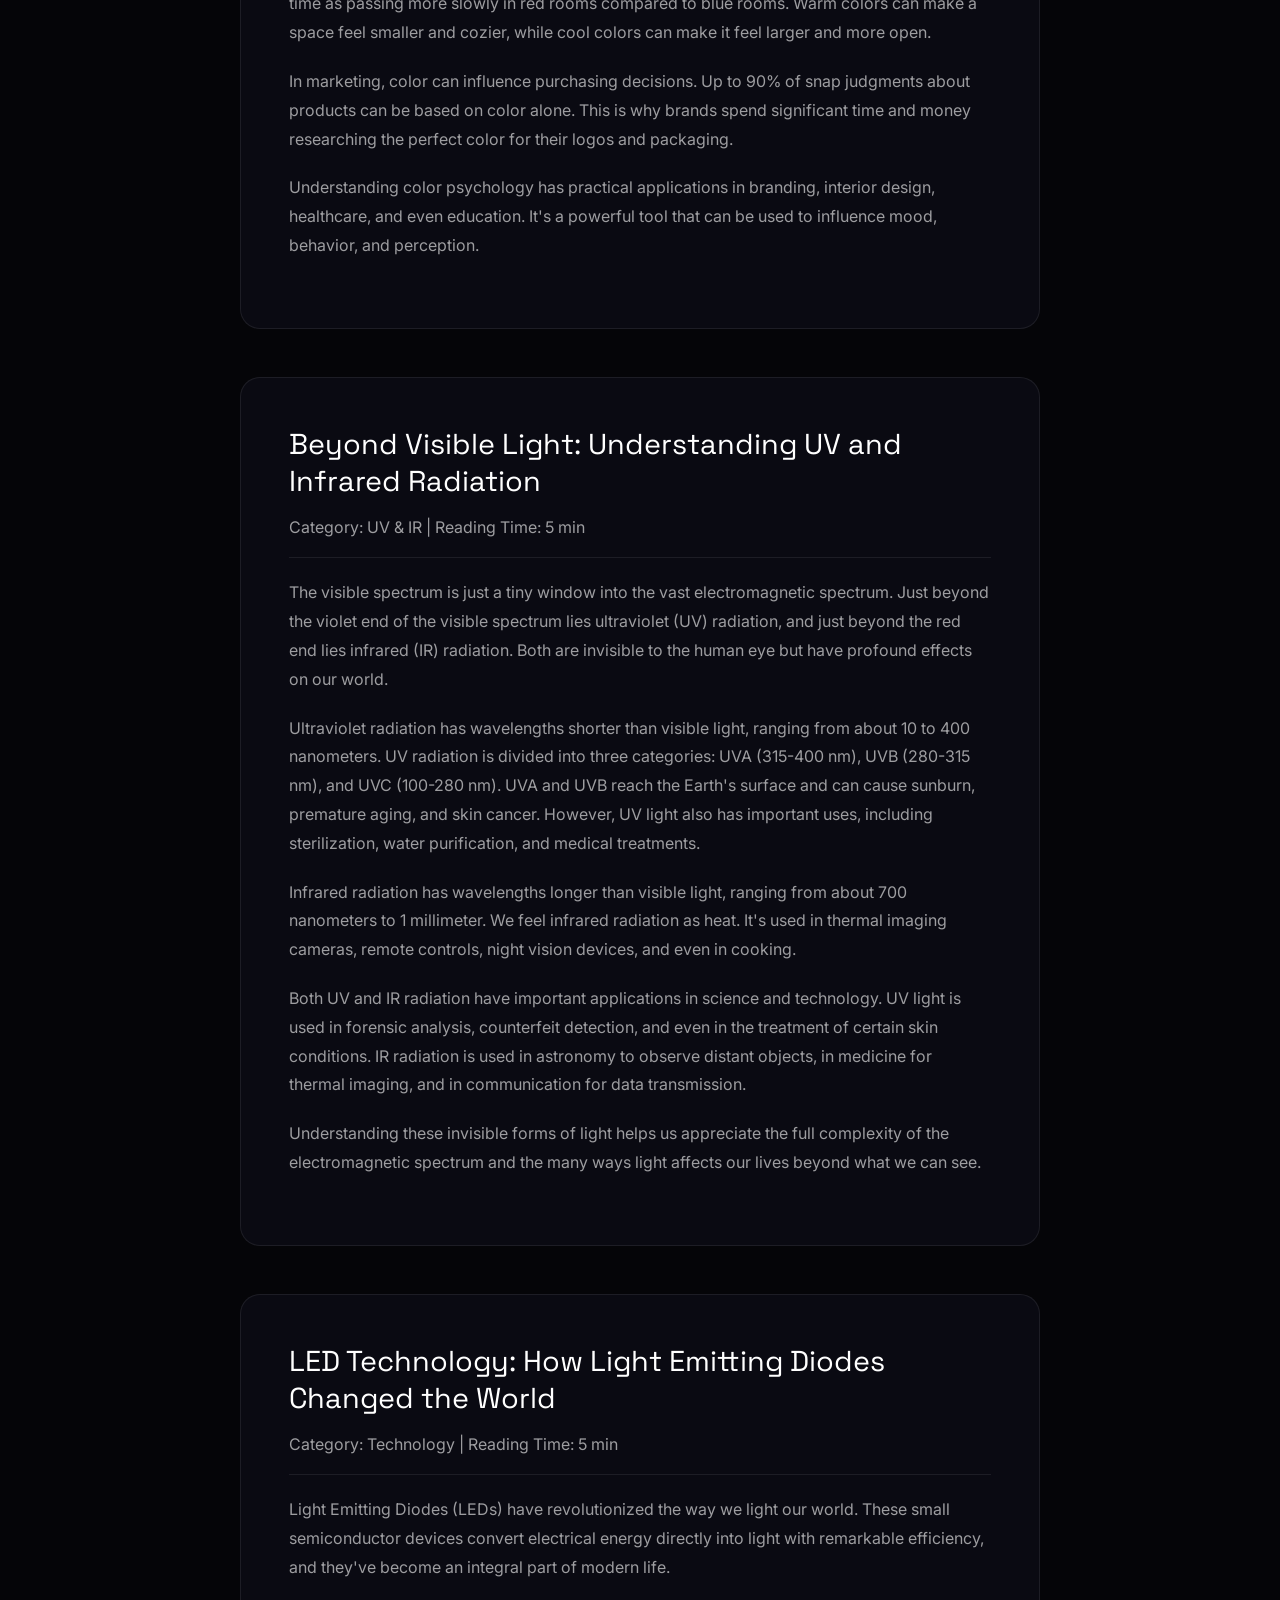
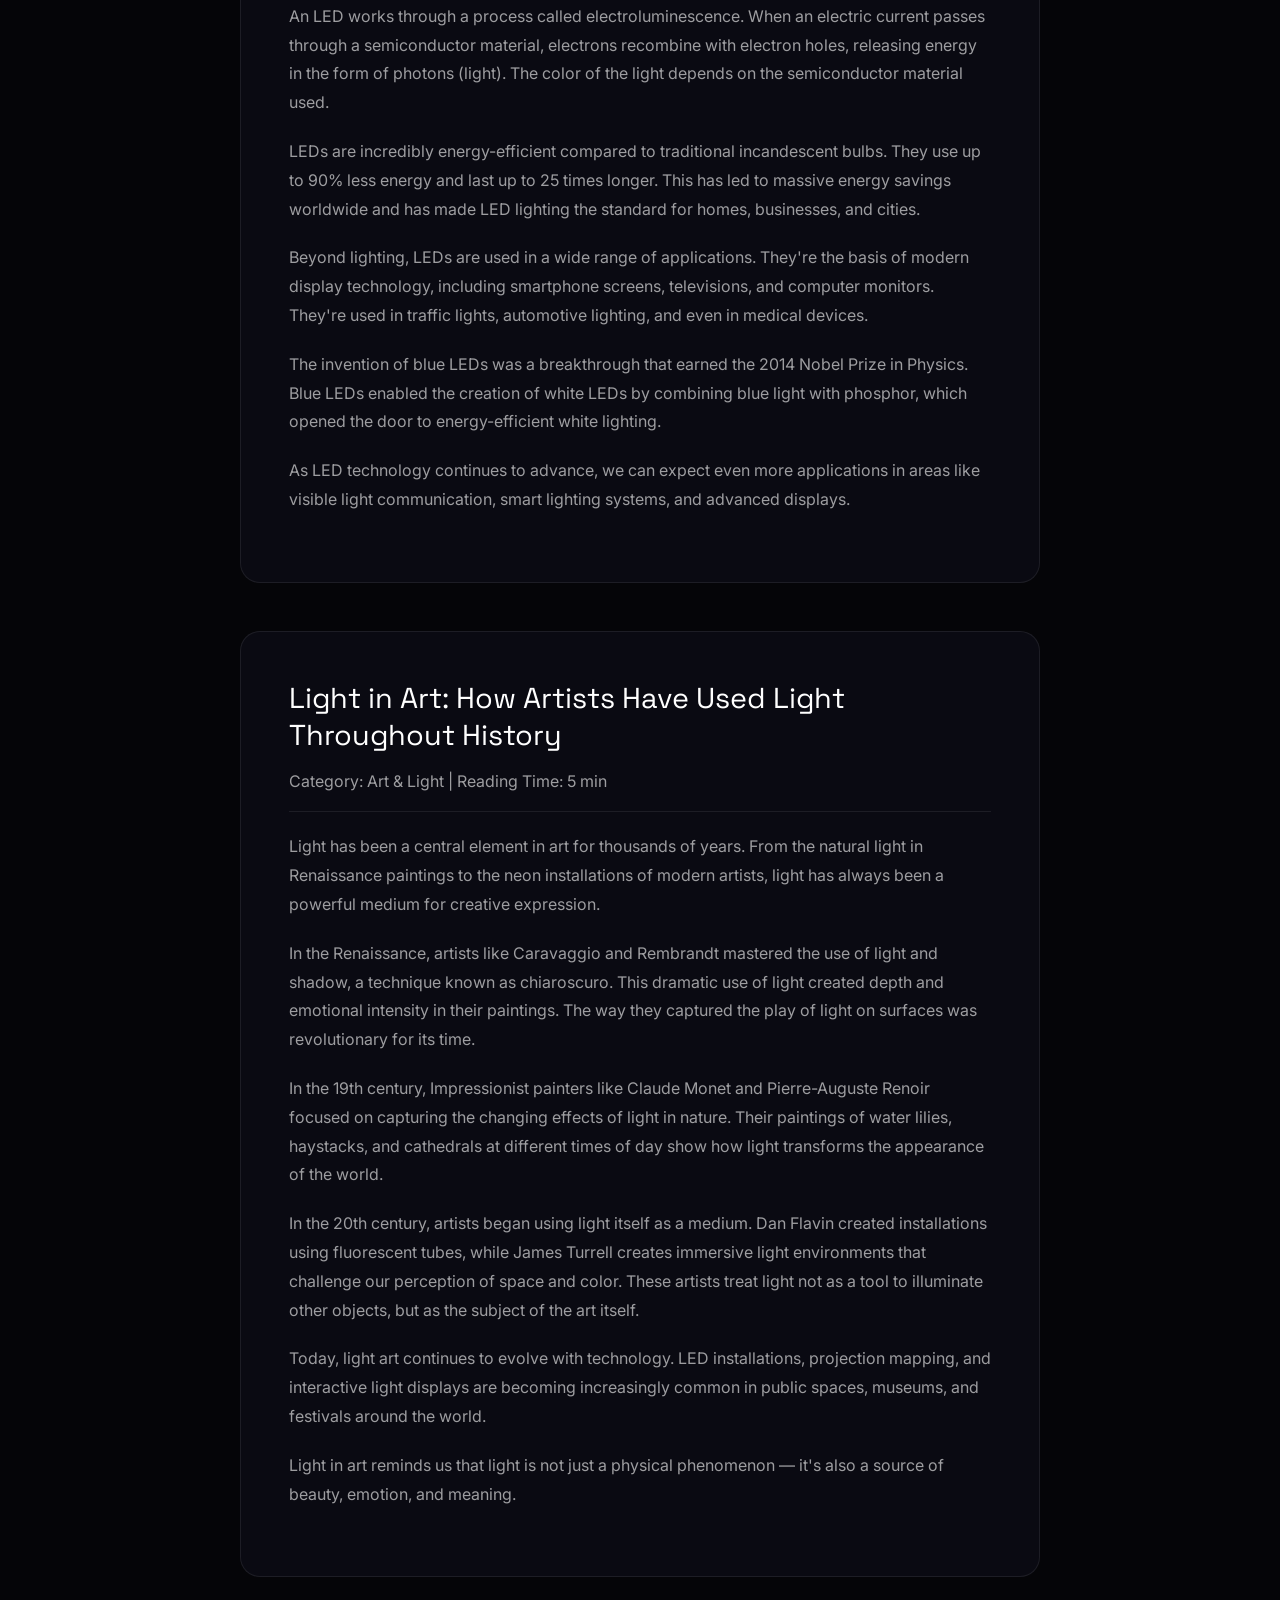
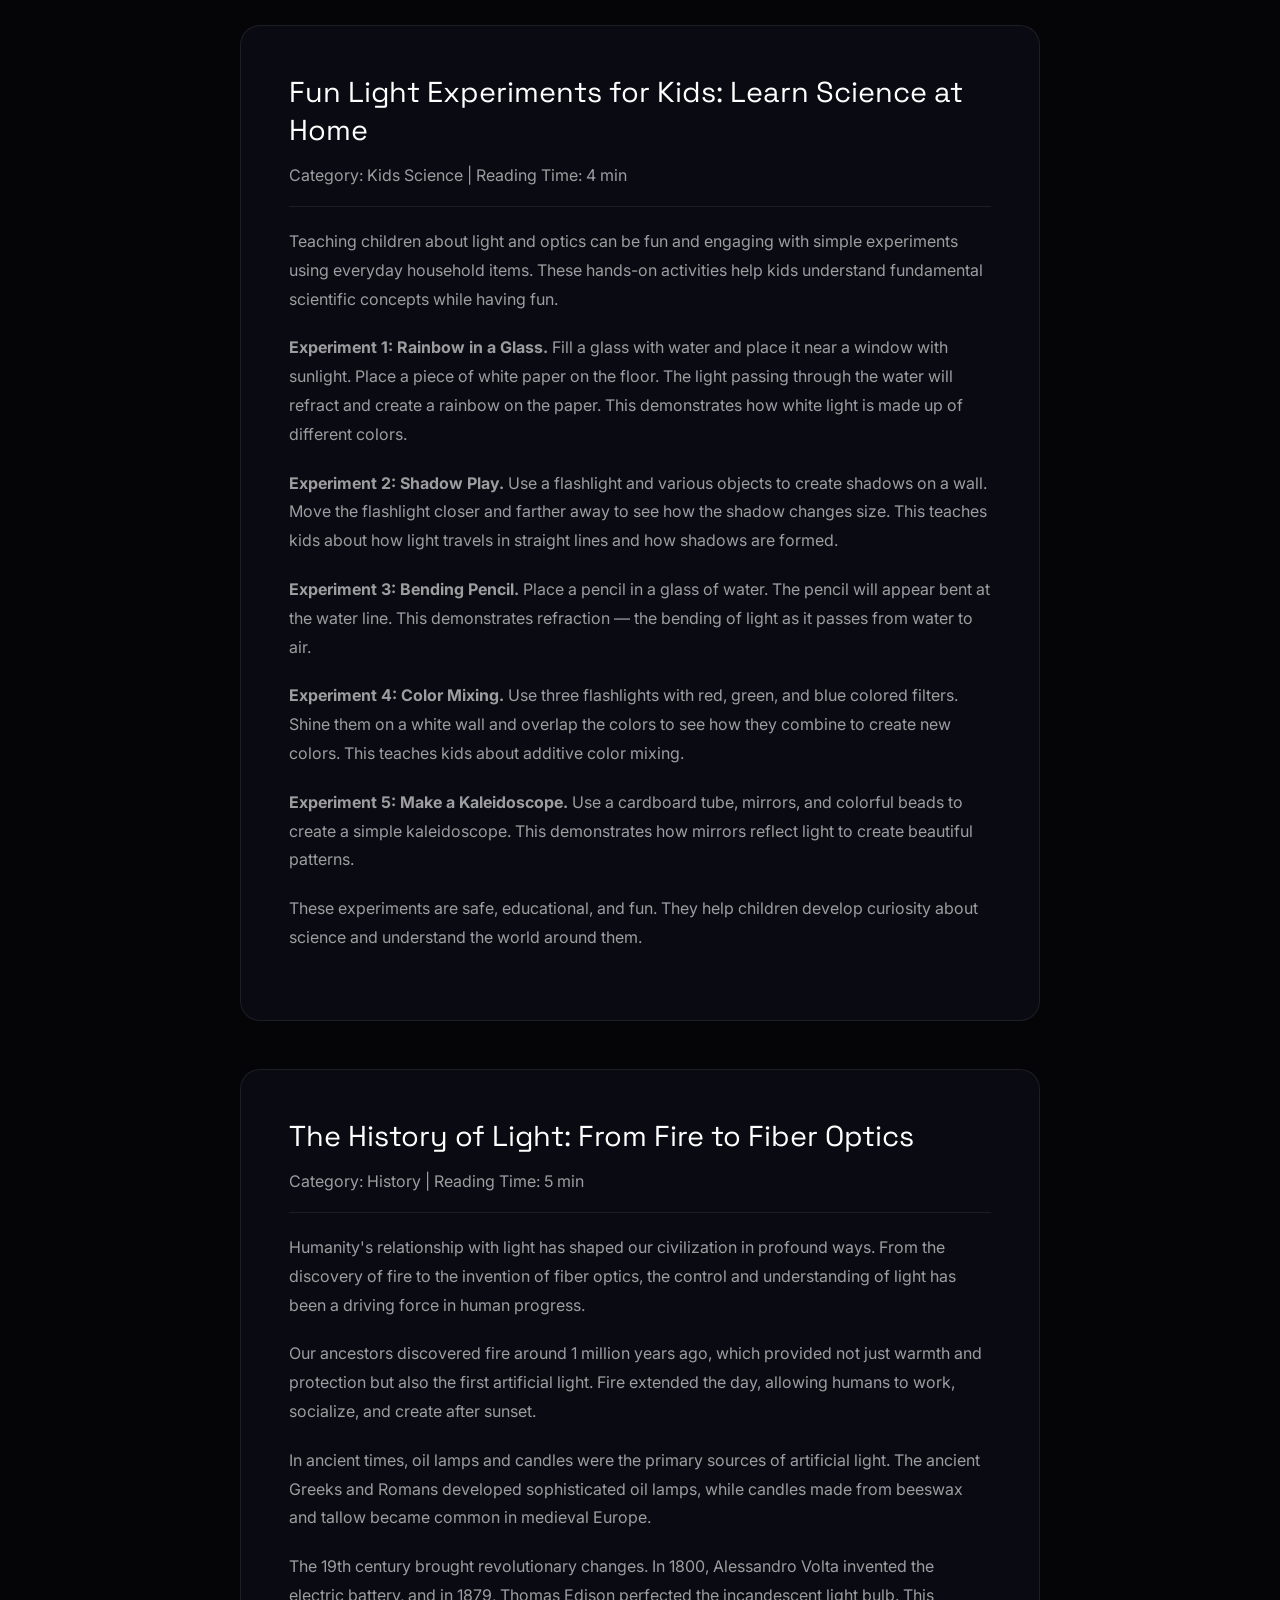
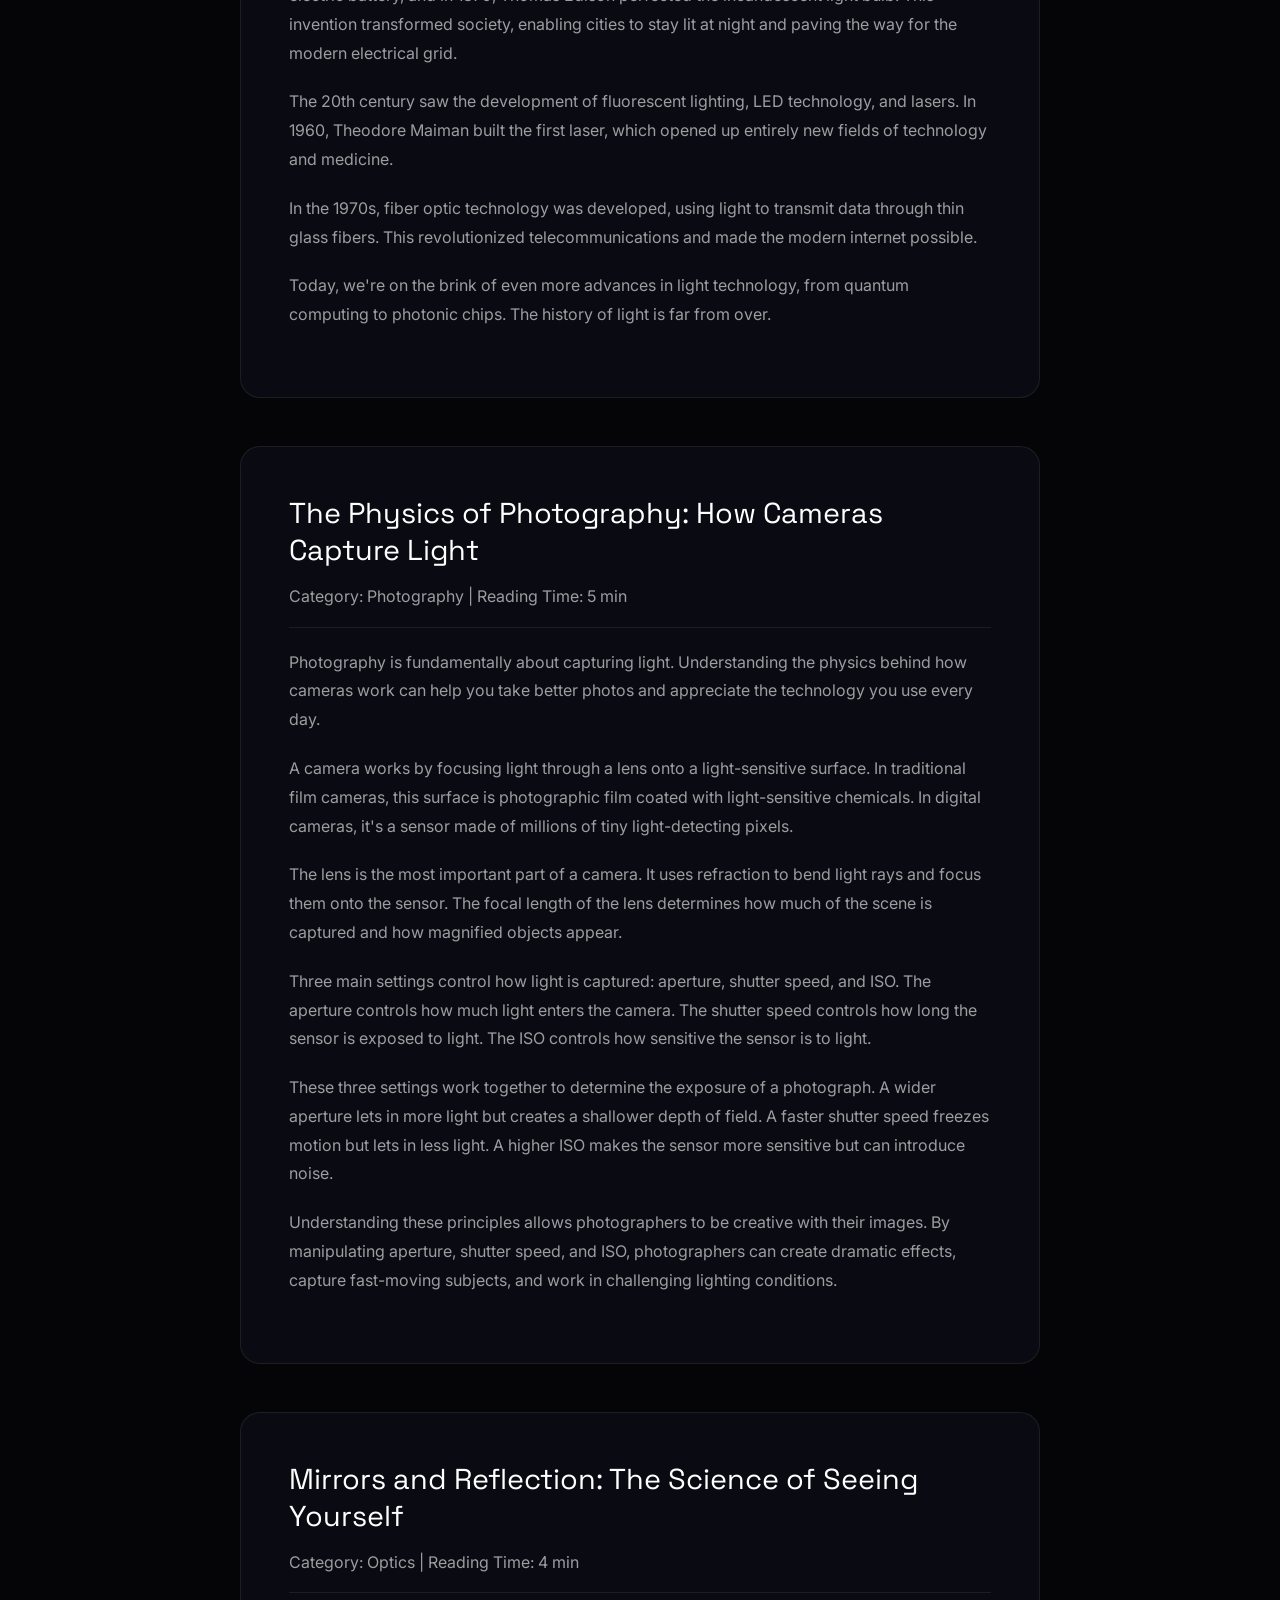
==== commit 775f61a5: "Add 14 more educational articles to reach 20 total for AdSense readiness" ====
--- a/articles.html
+++ b/articles.html
@@ -130,6 +130,160 @@
                     <a href="#article-applications" class="article-read-more">Read More →</a>
                 </div>
             </article>
+
+            <!-- Article 7 -->
+            <article class="article-card">
+                <div class="article-card-image" style="background:linear-gradient(135deg,#ff8800,#ffee00)"></div>
+                <div class="article-card-content">
+                    <span class="article-category">Color Psychology</span>
+                    <h2 class="article-card-title">Color Psychology: How Colors Affect Your Emotions and Behavior</h2>
+                    <p class="article-card-excerpt">Colors have a profound impact on our emotions, decisions, and behavior. From marketing to interior design, understanding color psychology...</p>
+                    <a href="#article-psychology" class="article-read-more">Read More →</a>
+                </div>
+            </article>
+
+            <!-- Article 8 -->
+            <article class="article-card">
+                <div class="article-card-image" style="background:linear-gradient(135deg,#8800ff,#00aaff)"></div>
+                <div class="article-card-content">
+                    <span class="article-category">UV & IR</span>
+                    <h2 class="article-card-title">Beyond Visible Light: Understanding UV and Infrared Radiation</h2>
+                    <p class="article-card-excerpt">The visible spectrum is just a tiny window into the electromagnetic spectrum. UV and infrared light surround us constantly...</p>
+                    <a href="#article-uv" class="article-read-more">Read More →</a>
+                </div>
+            </article>
+
+            <!-- Article 9 -->
+            <article class="article-card">
+                <div class="article-card-image" style="background:linear-gradient(135deg,#00ff44,#ffee00)"></div>
+                <div class="article-card-content">
+                    <span class="article-category">Technology</span>
+                    <h2 class="article-card-title">LED Technology: How Light Emitting Diodes Changed the World</h2>
+                    <p class="article-card-excerpt">LEDs have revolutionized lighting, displays, and communication. Discover how these tiny semiconductor devices work...</p>
+                    <a href="#article-led" class="article-read-more">Read More →</a>
+                </div>
+            </article>
+
+            <!-- Article 10 -->
+            <article class="article-card">
+                <div class="article-card-image" style="background:linear-gradient(135deg,#ff0000,#8800ff)"></div>
+                <div class="article-card-content">
+                    <span class="article-category">Art & Light</span>
+                    <h2 class="article-card-title">Light in Art: How Artists Have Used Light Throughout History</h2>
+                    <p class="article-card-excerpt">From Renaissance paintings to modern light installations, artists have always been fascinated by light and its power...</p>
+                    <a href="#article-art" class="article-read-more">Read More →</a>
+                </div>
+            </article>
+
+            <!-- Article 11 -->
+            <article class="article-card">
+                <div class="article-card-image" style="background:linear-gradient(135deg,#00aaff,#00ff44)"></div>
+                <div class="article-card-content">
+                    <span class="article-category">Kids Science</span>
+                    <h2 class="article-card-title">Fun Light Experiments for Kids: Learn Science at Home</h2>
+                    <p class="article-card-excerpt">Simple and safe experiments that teach children about light, color, and optics using everyday household items...</p>
+                    <a href="#article-kids" class="article-read-more">Read More →</a>
+                </div>
+            </article>
+
+            <!-- Article 12 -->
+            <article class="article-card">
+                <div class="article-card-image" style="background:linear-gradient(135deg,#ffee00,#ff0000)"></div>
+                <div class="article-card-content">
+                    <span class="article-category">History</span>
+                    <h2 class="article-card-title">The History of Light: From Fire to Fiber Optics</h2>
+                    <p class="article-card-excerpt">Humanity's relationship with light spans millions of years. From the discovery of fire to the invention of fiber optics...</p>
+                    <a href="#article-history" class="article-read-more">Read More →</a>
+                </div>
+            </article>
+
+            <!-- Article 13 -->
+            <article class="article-card">
+                <div class="article-card-image" style="background:linear-gradient(135deg,#8800ff,#ff8800)"></div>
+                <div class="article-card-content">
+                    <span class="article-category">Photography</span>
+                    <h2 class="article-card-title">The Physics of Photography: How Cameras Capture Light</h2>
+                    <p class="article-card-excerpt">Every photograph is a record of light. Understanding the physics behind cameras helps you take better photos...</p>
+                    <a href="#article-photography" class="article-read-more">Read More →</a>
+                </div>
+            </article>
+
+            <!-- Article 14 -->
+            <article class="article-card">
+                <div class="article-card-image" style="background:linear-gradient(135deg,#00ff44,#8800ff)"></div>
+                <div class="article-card-content">
+                    <span class="article-category">Optics</span>
+                    <h2 class="article-card-title">Mirrors and Reflection: The Science of Seeing Yourself</h2>
+                    <p class="article-card-excerpt">Reflection is one of the most fundamental properties of light. From everyday mirrors to advanced optical instruments...</p>
+                    <a href="#article-mirrors" class="article-read-more">Read More →</a>
+                </div>
+            </article>
+
+            <!-- Article 15 -->
+            <article class="article-card">
+                <div class="article-card-image" style="background:linear-gradient(135deg,#ff8800,#00aaff)"></div>
+                <div class="article-card-content">
+                    <span class="article-category">Biology</span>
+                    <h2 class="article-card-title">Bioluminescence: How Living Creatures Produce Light</h2>
+                    <p class="article-card-excerpt">Fireflies, deep-sea fish, and even some mushrooms can produce their own light. Discover the science of bioluminescence...</p>
+                    <a href="#article-bio" class="article-read-more">Read More →</a>
+                </div>
+            </article>
+
+            <!-- Article 16 -->
+            <article class="article-card">
+                <div class="article-card-image" style="background:linear-gradient(135deg,#00aaff,#ff0000)"></div>
+                <div class="article-card-content">
+                    <span class="article-category">Astronomy</span>
+                    <h2 class="article-card-title">Light from the Stars: How Astronomers Study the Universe</h2>
+                    <p class="article-card-excerpt">Every star we see is sending light across vast distances of space. Astronomers use this light to understand the universe...</p>
+                    <a href="#article-astronomy" class="article-read-more">Read More →</a>
+                </div>
+            </article>
+
+            <!-- Article 17 -->
+            <article class="article-card">
+                <div class="article-card-image" style="background:linear-gradient(135deg,#ffee00,#8800ff)"></div>
+                <div class="article-card-content">
+                    <span class="article-category">Optics</span>
+                    <h2 class="article-card-title">Lenses and Vision: How Glasses Correct Your Eyesight</h2>
+                    <p class="article-card-excerpt">Millions of people wear glasses or contact lenses. But how do these simple pieces of glass actually work...</p>
+                    <a href="#article-lenses" class="article-read-more">Read More →</a>
+                </div>
+            </article>
+
+            <!-- Article 18 -->
+            <article class="article-card">
+                <div class="article-card-image" style="background:linear-gradient(135deg,#ff0000,#00ff44)"></div>
+                <div class="article-card-content">
+                    <span class="article-category">Physics</span>
+                    <h2 class="article-card-title">The Speed of Light: Why Nothing Can Travel Faster</h2>
+                    <p class="article-card-excerpt">The speed of light is one of the most fundamental constants in physics. It's the ultimate speed limit of the universe...</p>
+                    <a href="#article-speed" class="article-read-more">Read More →</a>
+                </div>
+            </article>
+
+            <!-- Article 19 -->
+            <article class="article-card">
+                <div class="article-card-image" style="background:linear-gradient(135deg,#00aaff,#ffee00)"></div>
+                <div class="article-card-content">
+                    <span class="article-category">Environment</span>
+                    <h2 class="article-card-title">Light Pollution: The Hidden Environmental Crisis</h2>
+                    <p class="article-card-excerpt">Artificial light at night is disrupting ecosystems, affecting human health, and hiding the stars from our view...</p>
+                    <a href="#article-pollution" class="article-read-more">Read More →</a>
+                </div>
+            </article>
+
+            <!-- Article 20 -->
+            <article class="article-card">
+                <div class="article-card-image" style="background:linear-gradient(135deg,#8800ff,#00ff44)"></div>
+                <div class="article-card-content">
+                    <span class="article-category">Future Tech</span>
+                    <h2 class="article-card-title">The Future of Light: Quantum Computing and Photonics</h2>
+                    <p class="article-card-excerpt">Light is at the forefront of next-generation technology. From quantum computers to photonic chips, the future is bright...</p>
+                    <a href="#article-future" class="article-read-more">Read More →</a>
+                </div>
+            </article>
         </div>
 
         <!-- Full Articles Section -->
@@ -193,6 +347,163 @@
                 <p>LED lighting has transformed the way we illuminate our world. LEDs are more energy-efficient than traditional incandescent bulbs, last longer, and can produce a wide range of colors. They're used in everything from streetlights to smartphone screens.</p>
                 <p>Solar panels convert sunlight directly into electricity using the photovoltaic effect. This technology is becoming increasingly important as the world transitions to renewable energy sources.</p>
                 <p>From communication to medicine to energy, light technology is essential to modern life. As our understanding of light continues to advance, we can expect even more revolutionary applications in the future.</p>
+            </article>
+
+            <article class="full-article" id="article-psychology">
+                <h2>Color Psychology: How Colors Affect Your Emotions and Behavior</h2>
+                <p class="article-meta">Category: Color Psychology | Reading Time: 5 min</p>
+                <p>Color psychology is the study of how colors affect human behavior, emotions, and decision-making. It's a field that combines neuroscience, psychology, and marketing to understand the powerful influence of color on our daily lives.</p>
+                <p>Research has shown that colors can evoke specific emotional responses. Red is often associated with excitement, passion, and urgency — which is why it's commonly used in sale signs and fast-food branding. Blue tends to evoke feelings of trust, calm, and professionalism, making it popular in banking and technology branding.</p>
+                <p>Green is associated with nature, health, and growth. It's often used in eco-friendly products and health-related brands. Yellow is the color of optimism and happiness, but it can also be overwhelming if used too much. Purple is linked to luxury, creativity, and wisdom.</p>
+                <p>Color also affects our perception of time and space. Studies have shown that people perceive time as passing more slowly in red rooms compared to blue rooms. Warm colors can make a space feel smaller and cozier, while cool colors can make it feel larger and more open.</p>
+                <p>In marketing, color can influence purchasing decisions. Up to 90% of snap judgments about products can be based on color alone. This is why brands spend significant time and money researching the perfect color for their logos and packaging.</p>
+                <p>Understanding color psychology has practical applications in branding, interior design, healthcare, and even education. It's a powerful tool that can be used to influence mood, behavior, and perception.</p>
+            </article>
+
+            <article class="full-article" id="article-uv">
+                <h2>Beyond Visible Light: Understanding UV and Infrared Radiation</h2>
+                <p class="article-meta">Category: UV & IR | Reading Time: 5 min</p>
+                <p>The visible spectrum is just a tiny window into the vast electromagnetic spectrum. Just beyond the violet end of the visible spectrum lies ultraviolet (UV) radiation, and just beyond the red end lies infrared (IR) radiation. Both are invisible to the human eye but have profound effects on our world.</p>
+                <p>Ultraviolet radiation has wavelengths shorter than visible light, ranging from about 10 to 400 nanometers. UV radiation is divided into three categories: UVA (315-400 nm), UVB (280-315 nm), and UVC (100-280 nm). UVA and UVB reach the Earth's surface and can cause sunburn, premature aging, and skin cancer. However, UV light also has important uses, including sterilization, water purification, and medical treatments.</p>
+                <p>Infrared radiation has wavelengths longer than visible light, ranging from about 700 nanometers to 1 millimeter. We feel infrared radiation as heat. It's used in thermal imaging cameras, remote controls, night vision devices, and even in cooking.</p>
+                <p>Both UV and IR radiation have important applications in science and technology. UV light is used in forensic analysis, counterfeit detection, and even in the treatment of certain skin conditions. IR radiation is used in astronomy to observe distant objects, in medicine for thermal imaging, and in communication for data transmission.</p>
+                <p>Understanding these invisible forms of light helps us appreciate the full complexity of the electromagnetic spectrum and the many ways light affects our lives beyond what we can see.</p>
+            </article>
+
+            <article class="full-article" id="article-led">
+                <h2>LED Technology: How Light Emitting Diodes Changed the World</h2>
+                <p class="article-meta">Category: Technology | Reading Time: 5 min</p>
+                <p>Light Emitting Diodes (LEDs) have revolutionized the way we light our world. These small semiconductor devices convert electrical energy directly into light with remarkable efficiency, and they've become an integral part of modern life.</p>
+                <p>An LED works through a process called electroluminescence. When an electric current passes through a semiconductor material, electrons recombine with electron holes, releasing energy in the form of photons (light). The color of the light depends on the semiconductor material used.</p>
+                <p>LEDs are incredibly energy-efficient compared to traditional incandescent bulbs. They use up to 90% less energy and last up to 25 times longer. This has led to massive energy savings worldwide and has made LED lighting the standard for homes, businesses, and cities.</p>
+                <p>Beyond lighting, LEDs are used in a wide range of applications. They're the basis of modern display technology, including smartphone screens, televisions, and computer monitors. They're used in traffic lights, automotive lighting, and even in medical devices.</p>
+                <p>The invention of blue LEDs was a breakthrough that earned the 2014 Nobel Prize in Physics. Blue LEDs enabled the creation of white LEDs by combining blue light with phosphor, which opened the door to energy-efficient white lighting.</p>
+                <p>As LED technology continues to advance, we can expect even more applications in areas like visible light communication, smart lighting systems, and advanced displays.</p>
+            </article>
+
+            <article class="full-article" id="article-art">
+                <h2>Light in Art: How Artists Have Used Light Throughout History</h2>
+                <p class="article-meta">Category: Art & Light | Reading Time: 5 min</p>
+                <p>Light has been a central element in art for thousands of years. From the natural light in Renaissance paintings to the neon installations of modern artists, light has always been a powerful medium for creative expression.</p>
+                <p>In the Renaissance, artists like Caravaggio and Rembrandt mastered the use of light and shadow, a technique known as chiaroscuro. This dramatic use of light created depth and emotional intensity in their paintings. The way they captured the play of light on surfaces was revolutionary for its time.</p>
+                <p>In the 19th century, Impressionist painters like Claude Monet and Pierre-Auguste Renoir focused on capturing the changing effects of light in nature. Their paintings of water lilies, haystacks, and cathedrals at different times of day show how light transforms the appearance of the world.</p>
+                <p>In the 20th century, artists began using light itself as a medium. Dan Flavin created installations using fluorescent tubes, while James Turrell creates immersive light environments that challenge our perception of space and color. These artists treat light not as a tool to illuminate other objects, but as the subject of the art itself.</p>
+                <p>Today, light art continues to evolve with technology. LED installations, projection mapping, and interactive light displays are becoming increasingly common in public spaces, museums, and festivals around the world.</p>
+                <p>Light in art reminds us that light is not just a physical phenomenon — it's also a source of beauty, emotion, and meaning.</p>
+            </article>
+
+            <article class="full-article" id="article-kids">
+                <h2>Fun Light Experiments for Kids: Learn Science at Home</h2>
+                <p class="article-meta">Category: Kids Science | Reading Time: 4 min</p>
+                <p>Teaching children about light and optics can be fun and engaging with simple experiments using everyday household items. These hands-on activities help kids understand fundamental scientific concepts while having fun.</p>
+                <p><strong>Experiment 1: Rainbow in a Glass.</strong> Fill a glass with water and place it near a window with sunlight. Place a piece of white paper on the floor. The light passing through the water will refract and create a rainbow on the paper. This demonstrates how white light is made up of different colors.</p>
+                <p><strong>Experiment 2: Shadow Play.</strong> Use a flashlight and various objects to create shadows on a wall. Move the flashlight closer and farther away to see how the shadow changes size. This teaches kids about how light travels in straight lines and how shadows are formed.</p>
+                <p><strong>Experiment 3: Bending Pencil.</strong> Place a pencil in a glass of water. The pencil will appear bent at the water line. This demonstrates refraction — the bending of light as it passes from water to air.</p>
+                <p><strong>Experiment 4: Color Mixing.</strong> Use three flashlights with red, green, and blue colored filters. Shine them on a white wall and overlap the colors to see how they combine to create new colors. This teaches kids about additive color mixing.</p>
+                <p><strong>Experiment 5: Make a Kaleidoscope.</strong> Use a cardboard tube, mirrors, and colorful beads to create a simple kaleidoscope. This demonstrates how mirrors reflect light to create beautiful patterns.</p>
+                <p>These experiments are safe, educational, and fun. They help children develop curiosity about science and understand the world around them.</p>
+            </article>
+
+            <article class="full-article" id="article-history">
+                <h2>The History of Light: From Fire to Fiber Optics</h2>
+                <p class="article-meta">Category: History | Reading Time: 5 min</p>
+                <p>Humanity's relationship with light has shaped our civilization in profound ways. From the discovery of fire to the invention of fiber optics, the control and understanding of light has been a driving force in human progress.</p>
+                <p>Our ancestors discovered fire around 1 million years ago, which provided not just warmth and protection but also the first artificial light. Fire extended the day, allowing humans to work, socialize, and create after sunset.</p>
+                <p>In ancient times, oil lamps and candles were the primary sources of artificial light. The ancient Greeks and Romans developed sophisticated oil lamps, while candles made from beeswax and tallow became common in medieval Europe.</p>
+                <p>The 19th century brought revolutionary changes. In 1800, Alessandro Volta invented the electric battery, and in 1879, Thomas Edison perfected the incandescent light bulb. This invention transformed society, enabling cities to stay lit at night and paving the way for the modern electrical grid.</p>
+                <p>The 20th century saw the development of fluorescent lighting, LED technology, and lasers. In 1960, Theodore Maiman built the first laser, which opened up entirely new fields of technology and medicine.</p>
+                <p>In the 1970s, fiber optic technology was developed, using light to transmit data through thin glass fibers. This revolutionized telecommunications and made the modern internet possible.</p>
+                <p>Today, we're on the brink of even more advances in light technology, from quantum computing to photonic chips. The history of light is far from over.</p>
+            </article>
+
+            <article class="full-article" id="article-photography">
+                <h2>The Physics of Photography: How Cameras Capture Light</h2>
+                <p class="article-meta">Category: Photography | Reading Time: 5 min</p>
+                <p>Photography is fundamentally about capturing light. Understanding the physics behind how cameras work can help you take better photos and appreciate the technology you use every day.</p>
+                <p>A camera works by focusing light through a lens onto a light-sensitive surface. In traditional film cameras, this surface is photographic film coated with light-sensitive chemicals. In digital cameras, it's a sensor made of millions of tiny light-detecting pixels.</p>
+                <p>The lens is the most important part of a camera. It uses refraction to bend light rays and focus them onto the sensor. The focal length of the lens determines how much of the scene is captured and how magnified objects appear.</p>
+                <p>Three main settings control how light is captured: aperture, shutter speed, and ISO. The aperture controls how much light enters the camera. The shutter speed controls how long the sensor is exposed to light. The ISO controls how sensitive the sensor is to light.</p>
+                <p>These three settings work together to determine the exposure of a photograph. A wider aperture lets in more light but creates a shallower depth of field. A faster shutter speed freezes motion but lets in less light. A higher ISO makes the sensor more sensitive but can introduce noise.</p>
+                <p>Understanding these principles allows photographers to be creative with their images. By manipulating aperture, shutter speed, and ISO, photographers can create dramatic effects, capture fast-moving subjects, and work in challenging lighting conditions.</p>
+            </article>
+
+            <article class="full-article" id="article-mirrors">
+                <h2>Mirrors and Reflection: The Science of Seeing Yourself</h2>
+                <p class="article-meta">Category: Optics | Reading Time: 4 min</p>
+                <p>Reflection is one of the most fundamental properties of light. When light hits a surface, it bounces back. This simple phenomenon is responsible for everything from the mirror in your bathroom to the reflective surfaces of advanced optical instruments.</p>
+                <p>There are two types of reflection: specular and diffuse. Specular reflection occurs on smooth surfaces like mirrors, where light bounces off at the same angle it arrived. This creates a clear image. Diffuse reflection occurs on rough surfaces, where light scatters in many directions. This is why you can see a piece of paper but not your reflection in it.</p>
+                <p>The law of reflection states that the angle of incidence equals the angle of reflection. This means that if light hits a mirror at a 30-degree angle, it bounces off at a 30-degree angle on the other side of the normal line.</p>
+                <p>Mirrors are used in many applications beyond just looking at yourself. They're used in telescopes to collect and focus light from distant stars. They're used in lasers to amplify light. They're used in periscopes on submarines to see above the water. And they're used in solar power plants to concentrate sunlight.</p>
+                <p>Curved mirrors have special properties. Concave mirrors can focus light to a point, which is why they're used in telescopes and satellite dishes. Convex mirrors spread light out, which is why they're used as rear-view mirrors in cars to provide a wider field of view.</p>
+                <p>Understanding reflection helps us appreciate the many ways light interacts with the world around us.</p>
+            </article>
+
+            <article class="full-article" id="article-bio">
+                <h2>Bioluminescence: How Living Creatures Produce Light</h2>
+                <p class="article-meta">Category: Biology | Reading Time: 5 min</p>
+                <p>Bioluminescence is the production and emission of light by living organisms. It's a fascinating phenomenon that occurs in a wide range of creatures, from fireflies on land to deep-sea fish in the ocean.</p>
+                <p>Bioluminescence occurs through a chemical reaction involving a light-emitting molecule called luciferin and an enzyme called luciferase. When luciferin reacts with oxygen in the presence of luciferase, it produces light. This reaction is highly efficient, converting almost all energy into light with very little heat.</p>
+                <p>Fireflies are perhaps the most well-known bioluminescent creatures. They use their light to attract mates, with each species having its own unique flashing pattern. The light they produce is a cold light, meaning it doesn't generate heat.</p>
+                <p>In the deep ocean, where sunlight doesn't reach, bioluminescence is essential for survival. Many deep-sea creatures use bioluminescence to attract prey, communicate with each other, or camouflage themselves. The anglerfish, for example, has a glowing lure that attracts prey in the darkness.</p>
+                <p>Some species of jellyfish, squid, and even fungi are also bioluminescent. The "foxfire" seen in decaying wood is caused by bioluminescent fungi.</p>
+                <p>Scientists are studying bioluminescence for various applications, including medical imaging, environmental monitoring, and even creating sustainable lighting. The study of bioluminescence continues to inspire new technologies and deepen our understanding of the natural world.</p>
+            </article>
+
+            <article class="full-article" id="article-astronomy">
+                <h2>Light from the Stars: How Astronomers Study the Universe</h2>
+                <p class="article-meta">Category: Astronomy | Reading Time: 5 min</p>
+                <p>Every star we see in the night sky is sending light across vast distances of space. Astronomers use this light to understand the universe — its composition, its history, and its future.</p>
+                <p>When astronomers look at a star, they're not just seeing a point of light. They're seeing the star's spectrum — the distribution of light across different wavelengths. By analyzing this spectrum, astronomers can determine what elements the star is made of, its temperature, and even its motion.</p>
+                <p>The Doppler effect is a crucial tool in astronomy. When a star is moving away from us, its light shifts toward the red end of the spectrum (redshift). When it's moving toward us, the light shifts toward the blue end (blueshift). This allows astronomers to measure the motion of stars and galaxies.</p>
+                <p>Edwin Hubble used this technique in the 1920s to discover that galaxies are moving away from us, which led to the theory of the expanding universe and the Big Bang. This was one of the most important discoveries in the history of science.</p>
+                <p>Light also allows astronomers to study objects that are invisible to the human eye. By observing the universe in different wavelengths — radio, infrared, ultraviolet, X-ray, and gamma ray — astronomers can see different aspects of the universe. For example, radio telescopes can see through dust clouds that block visible light, while X-ray telescopes can observe black holes and supernovae.</p>
+                <p>Light is our window to the universe. Every photon that reaches our telescopes carries information about the cosmos, and astronomers are constantly finding new ways to extract that information.</p>
+            </article>
+
+            <article class="full-article" id="article-lenses">
+                <h2>Lenses and Vision: How Glasses Correct Your Eyesight</h2>
+                <p class="article-meta">Category: Optics | Reading Time: 4 min</p>
+                <p>Millions of people around the world wear glasses or contact lenses to correct their vision. But how do these simple pieces of glass actually work? The answer lies in the physics of lenses and the biology of the human eye.</p>
+                <p>The human eye works like a camera. Light enters through the cornea, passes through the pupil, and is focused by the lens onto the retina at the back of the eye. The retina contains light-sensitive cells that convert light into electrical signals, which are sent to the brain.</p>
+                <p>When the eye is working correctly, light is focused precisely on the retina, creating a clear image. However, many people have eyes that focus light either in front of or behind the retina, resulting in blurry vision.</p>
+                <p>Nearsightedness (myopia) occurs when the eye is too long or the lens is too strong, causing light to focus in front of the retina. This makes distant objects appear blurry. Glasses with concave (diverging) lenses correct this by spreading the light out before it enters the eye.</p>
+                <p>Farsightedness (hyperopia) occurs when the eye is too short or the lens is too weak, causing light to focus behind the retina. This makes close objects appear blurry. Glasses with convex (converging) lenses correct this by bringing the light together before it enters the eye.</p>
+                <p>Astigmatism is another common vision problem caused by an irregularly shaped cornea. This causes light to focus unevenly, resulting in distorted vision. Special cylindrical lenses are used to correct this.</p>
+                <p>Understanding how lenses work helps us appreciate the remarkable technology behind vision correction and the complexity of the human eye.</p>
+            </article>
+
+            <article class="full-article" id="article-speed">
+                <h2>The Speed of Light: Why Nothing Can Travel Faster</h2>
+                <p class="article-meta">Category: Physics | Reading Time: 5 min</p>
+                <p>The speed of light is one of the most fundamental constants in physics. It's approximately 299,792 kilometers per second (186,282 miles per second) in a vacuum, and it's the ultimate speed limit of the universe.</p>
+                <p>Albert Einstein's theory of special relativity, published in 1905, established that the speed of light is constant for all observers, regardless of their motion. This means that no matter how fast you're moving, you'll always measure the speed of light as the same value.</p>
+                <p>One of the most famous consequences of this is that nothing with mass can travel at or faster than the speed of light. As an object approaches the speed of light, its mass effectively increases, requiring more and more energy to accelerate further. It would take infinite energy to reach the speed of light, which is impossible.</p>
+                <p>The speed of light also means that we see the universe as it was in the past. When we look at the Sun, we see it as it was 8 minutes ago. When we look at distant stars, we see them as they were thousands or millions of years ago. This is why astronomers talk about "looking back in time" when they observe distant objects.</p>
+                <p>Light travels at different speeds in different materials. In water, it travels at about 75% of its speed in a vacuum. In glass, it's about 67%. This slowing down is what causes refraction.</p>
+                <p>The speed of light is not just a scientific curiosity — it's fundamental to our understanding of the universe. It's built into GPS systems, telecommunications, and even the way we measure distances in space.</p>
+            </article>
+
+            <article class="full-article" id="article-pollution">
+                <h2>Light Pollution: The Hidden Environmental Crisis</h2>
+                <p class="article-meta">Category: Environment | Reading Time: 5 min</p>
+                <p>Light pollution is the excessive or misdirected artificial light produced by human activity. It's a growing environmental crisis that affects ecosystems, human health, and our ability to see the stars.</p>
+                <p>Artificial light at night disrupts the natural cycles of many organisms. Nocturnal animals rely on darkness for hunting, mating, and navigation. Sea turtles, for example, use the light of the moon to find their way to the ocean, but artificial lights on beaches can disorient them and lead them away from the sea.</p>
+                <p>Light pollution also affects human health. Exposure to artificial light at night suppresses the production of melatonin, a hormone that regulates sleep. This can lead to sleep disorders, fatigue, and an increased risk of certain health problems.</p>
+                <p>One of the most visible effects of light pollution is the loss of the night sky. In many cities, people can only see a handful of stars, whereas in dark areas, thousands of stars are visible. This loss of the night sky has cultural and scientific implications.</p>
+                <p>There are several types of light pollution: skyglow (the brightening of the night sky), glare (excessive brightness that causes visual discomfort), light trespass (light falling where it's not intended), and clutter (excessive grouping of lights).</p>
+                <p>Solutions to light pollution include using shielded light fixtures that direct light downward, using lower-intensity lighting, turning off unnecessary lights, and using warm-colored lights that are less disruptive to wildlife.</p>
+                <p>Addressing light pollution is important not just for environmental reasons, but also for our own well-being and our connection to the natural world.</p>
+            </article>
+
+            <article class="full-article" id="article-future">
+                <h2>The Future of Light: Quantum Computing and Photonics</h2>
+                <p class="article-meta">Category: Future Tech | Reading Time: 5 min</p>
+                <p>Light is at the forefront of next-generation technology. From quantum computers to photonic chips, the future of computing and communication is increasingly based on the manipulation of light.</p>
+                <p>Quantum computing is one of the most exciting frontiers in technology. Unlike classical computers that use bits (0s and 1s), quantum computers use quantum bits or qubits, which can exist in multiple states simultaneously. Light-based quantum computing uses photons as qubits, and it's one of the most promising approaches to building practical quantum computers.</p>
+                <p>Photonic chips are another exciting development. These chips use light instead of electricity to process and transmit information. They can process data at much higher speeds and with much less energy than traditional electronic chips. This could lead to faster computers, more efficient data centers, and new types of sensors.</p>
+                <p>Light-based communication is also advancing rapidly. Li-Fi (Light Fidelity) is a technology that uses visible light to transmit data wirelessly. It can achieve speeds much faster than traditional Wi-Fi and could be used in places where radio frequencies are restricted, such as hospitals and airplanes.</p>
+                <p>In medicine, light-based technologies are becoming increasingly important. Optical coherence tomography (OCT) uses light to create detailed images of the inside of the eye and other tissues. Photodynamic therapy uses light to activate drugs that treat cancer and other diseases.</p>
+                <p>The future of light technology is incredibly promising. As our understanding of light and its interactions with matter continues to grow, we can expect even more revolutionary applications in computing, communication, medicine, and beyond.</p>
             </article>
         </div>
     </main>
--- a/css/articles.css
+++ b/css/articles.css
@@ -0,0 +1,540 @@
+/* ============================================
+   LUMEN — Articles, About, Contact, Privacy Styles
+   ============================================ */
+
+body {
+    background: var(--bg-primary);
+    color: var(--text-primary);
+    font-family: var(--font-body);
+    cursor: auto;
+}
+
+/* Articles Main */
+.articles-main {
+    padding: 120px 48px 80px;
+    max-width: 1200px;
+    margin: 0 auto;
+}
+
+.articles-hero {
+    text-align: center;
+    margin-bottom: 60px;
+    padding-top: 40px;
+}
+
+.articles-hero-badge {
+    display: inline-block;
+    padding: 8px 20px;
+    border: 1px solid var(--border);
+    border-radius: 100px;
+    font-size: 0.75rem;
+    letter-spacing: 0.2em;
+    text-transform: uppercase;
+    color: var(--text-secondary);
+    margin-bottom: 24px;
+}
+
+.articles-hero-title {
+    font-family: var(--font-display);
+    font-size: clamp(2.5rem, 6vw, 4rem);
+    font-weight: 300;
+    margin-bottom: 16px;
+    letter-spacing: -0.02em;
+}
+
+.articles-hero-desc {
+    font-size: 1.1rem;
+    color: var(--text-secondary);
+    max-width: 600px;
+    margin: 0 auto;
+    line-height: 1.7;
+}
+
+/* Articles Grid */
+.articles-grid {
+    display: grid;
+    grid-template-columns: repeat(3, 1fr);
+    gap: 24px;
+    margin-bottom: 80px;
+}
+
+.article-card {
+    background: var(--bg-secondary);
+    border: 1px solid var(--border);
+    border-radius: 16px;
+    overflow: hidden;
+    transition: transform 0.3s, border-color 0.3s;
+}
+
+.article-card:hover {
+    transform: translateY(-6px);
+    border-color: var(--border-hover);
+}
+
+.article-card-image {
+    height: 160px;
+    width: 100%;
+}
+
+.article-card-content {
+    padding: 24px;
+}
+
+.article-category {
+    display: inline-block;
+    font-size: 0.7rem;
+    letter-spacing: 0.15em;
+    text-transform: uppercase;
+    color: var(--text-tertiary);
+    margin-bottom: 12px;
+}
+
+.article-card-title {
+    font-family: var(--font-display);
+    font-size: 1.2rem;
+    font-weight: 500;
+    line-height: 1.4;
+    margin-bottom: 12px;
+}
+
+.article-card-excerpt {
+    font-size: 0.9rem;
+    color: var(--text-secondary);
+    line-height: 1.6;
+    margin-bottom: 16px;
+}
+
+.article-read-more {
+    color: var(--text-primary);
+    text-decoration: none;
+    font-size: 0.85rem;
+    transition: opacity 0.3s;
+}
+
+.article-read-more:hover {
+    opacity: 0.7;
+}
+
+/* Full Articles */
+.full-articles {
+    max-width: 800px;
+    margin: 0 auto;
+}
+
+.full-article {
+    background: var(--bg-secondary);
+    border: 1px solid var(--border);
+    border-radius: 20px;
+    padding: 48px;
+    margin-bottom: 48px;
+}
+
+.full-article h2 {
+    font-family: var(--font-display);
+    font-size: 1.8rem;
+    font-weight: 400;
+    margin-bottom: 12px;
+    line-height: 1.3;
+}
+
+.article-meta {
+    font-size: 0.8rem;
+    color: var(--text-tertiary);
+    margin-bottom: 24px;
+    padding-bottom: 16px;
+    border-bottom: 1px solid var(--border);
+}
+
+.full-article p {
+    font-size: 1rem;
+    color: var(--text-secondary);
+    line-height: 1.8;
+    margin-bottom: 20px;
+}
+
+/* About Page */
+.about-main {
+    padding: 120px 48px 80px;
+    max-width: 900px;
+    margin: 0 auto;
+}
+
+.about-hero {
+    text-align: center;
+    margin-bottom: 60px;
+    padding-top: 40px;
+}
+
+.about-hero-badge {
+    display: inline-block;
+    padding: 8px 20px;
+    border: 1px solid var(--border);
+    border-radius: 100px;
+    font-size: 0.75rem;
+    letter-spacing: 0.2em;
+    text-transform: uppercase;
+    color: var(--text-secondary);
+    margin-bottom: 24px;
+}
+
+.about-hero-title {
+    font-family: var(--font-display);
+    font-size: clamp(2.5rem, 6vw, 4rem);
+    font-weight: 300;
+    margin-bottom: 16px;
+}
+
+.about-hero-desc {
+    font-size: 1.1rem;
+    color: var(--text-secondary);
+    max-width: 600px;
+    margin: 0 auto;
+    line-height: 1.7;
+}
+
+.about-content {
+    max-width: 800px;
+    margin: 0 auto;
+}
+
+.about-section {
+    background: var(--bg-secondary);
+    border: 1px solid var(--border);
+    border-radius: 20px;
+    padding: 40px;
+    margin-bottom: 32px;
+}
+
+.about-section h2 {
+    font-family: var(--font-display);
+    font-size: 1.5rem;
+    font-weight: 400;
+    margin-bottom: 20px;
+}
+
+.about-section p {
+    font-size: 1rem;
+    color: var(--text-secondary);
+    line-height: 1.8;
+    margin-bottom: 16px;
+}
+
+.about-list {
+    list-style: none;
+    padding: 0;
+}
+
+.about-list li {
+    font-size: 1rem;
+    color: var(--text-secondary);
+    line-height: 1.8;
+    margin-bottom: 12px;
+    padding-left: 24px;
+    position: relative;
+}
+
+.about-list li::before {
+    content: '✦';
+    position: absolute;
+    left: 0;
+    color: var(--text-primary);
+    font-size: 0.8rem;
+}
+
+/* Contact Page */
+.contact-main {
+    padding: 120px 48px 80px;
+    max-width: 1000px;
+    margin: 0 auto;
+}
+
+.contact-hero {
+    text-align: center;
+    margin-bottom: 60px;
+    padding-top: 40px;
+}
+
+.contact-hero-badge {
+    display: inline-block;
+    padding: 8px 20px;
+    border: 1px solid var(--border);
+    border-radius: 100px;
+    font-size: 0.75rem;
+    letter-spacing: 0.2em;
+    text-transform: uppercase;
+    color: var(--text-secondary);
+    margin-bottom: 24px;
+}
+
+.contact-hero-title {
+    font-family: var(--font-display);
+    font-size: clamp(2.5rem, 6vw, 4rem);
+    font-weight: 300;
+    margin-bottom: 16px;
+}
+
+.contact-hero-desc {
+    font-size: 1.1rem;
+    color: var(--text-secondary);
+    max-width: 600px;
+    margin: 0 auto;
+    line-height: 1.7;
+}
+
+.contact-content {
+    display: grid;
+    grid-template-columns: 1fr 1fr;
+    gap: 48px;
+    max-width: 900px;
+    margin: 0 auto;
+}
+
+.contact-form-container,
+.contact-info {
+    background: var(--bg-secondary);
+    border: 1px solid var(--border);
+    border-radius: 20px;
+    padding: 40px;
+}
+
+.contact-form-container h2,
+.contact-info h2 {
+    font-family: var(--font-display);
+    font-size: 1.4rem;
+    font-weight: 400;
+    margin-bottom: 24px;
+}
+
+.form-group {
+    margin-bottom: 20px;
+}
+
+.form-group label {
+    display: block;
+    font-size: 0.85rem;
+    color: var(--text-secondary);
+    margin-bottom: 8px;
+}
+
+.form-group input,
+.form-group textarea {
+    width: 100%;
+    padding: 12px 16px;
+    background: var(--bg-tertiary);
+    border: 1px solid var(--border);
+    border-radius: 8px;
+    color: var(--text-primary);
+    font-family: var(--font-body);
+    font-size: 0.95rem;
+    transition: border-color 0.3s;
+}
+
+.form-group input:focus,
+.form-group textarea:focus {
+    outline: none;
+    border-color: var(--border-hover);
+}
+
+.contact-submit {
+    width: 100%;
+    padding: 14px;
+    background: rgba(255, 255, 255, 0.1);
+    border: 1px solid var(--border-hover);
+    border-radius: 8px;
+    color: var(--text-primary);
+    font-size: 0.95rem;
+    cursor: pointer;
+    transition: background 0.3s;
+    font-family: var(--font-body);
+}
+
+.contact-submit:hover {
+    background: rgba(255, 255, 255, 0.15);
+}
+
+.contact-info-item {
+    display: flex;
+    align-items: flex-start;
+    gap: 16px;
+    margin-bottom: 24px;
+}
+
+.contact-info-icon {
+    font-size: 1.5rem;
+}
+
+.contact-info-item strong {
+    display: block;
+    margin-bottom: 4px;
+}
+
+.contact-info-item p {
+    font-size: 0.9rem;
+    color: var(--text-secondary);
+    line-height: 1.6;
+}
+
+/* Privacy Page */
+.privacy-main {
+    padding: 120px 48px 80px;
+    max-width: 900px;
+    margin: 0 auto;
+}
+
+.privacy-hero {
+    text-align: center;
+    margin-bottom: 60px;
+    padding-top: 40px;
+}
+
+.privacy-hero-badge {
+    display: inline-block;
+    padding: 8px 20px;
+    border: 1px solid var(--border);
+    border-radius: 100px;
+    font-size: 0.75rem;
+    letter-spacing: 0.2em;
+    text-transform: uppercase;
+    color: var(--text-secondary);
+    margin-bottom: 24px;
+}
+
+.privacy-hero-title {
+    font-family: var(--font-display);
+    font-size: clamp(2.5rem, 6vw, 4rem);
+    font-weight: 300;
+    margin-bottom: 16px;
+}
+
+.privacy-hero-desc {
+    font-size: 1rem;
+    color: var(--text-secondary);
+}
+
+.privacy-content {
+    max-width: 800px;
+    margin: 0 auto;
+}
+
+.privacy-section {
+    background: var(--bg-secondary);
+    border: 1px solid var(--border);
+    border-radius: 20px;
+    padding: 40px;
+    margin-bottom: 24px;
+}
+
+.privacy-section h2 {
+    font-family: var(--font-display);
+    font-size: 1.4rem;
+    font-weight: 400;
+    margin-bottom: 16px;
+}
+
+.privacy-section p {
+    font-size: 1rem;
+    color: var(--text-secondary);
+    line-height: 1.8;
+    margin-bottom: 12px;
+}
+
+.privacy-section ul {
+    padding-left: 24px;
+    margin-bottom: 12px;
+}
+
+.privacy-section li {
+    font-size: 1rem;
+    color: var(--text-secondary);
+    line-height: 1.8;
+    margin-bottom: 8px;
+}
+
+.privacy-section a {
+    color: var(--text-primary);
+}
+
+/* Footer */
+.site-footer {
+    border-top: 1px solid var(--border);
+    padding: 40px 48px;
+    margin-top: 80px;
+}
+
+.footer-content {
+    max-width: 1200px;
+    margin: 0 auto;
+    display: flex;
+    flex-direction: column;
+    align-items: center;
+    gap: 24px;
+}
+
+.footer-brand {
+    display: flex;
+    align-items: center;
+    gap: 12px;
+    font-family: var(--font-display);
+    font-size: 1.1rem;
+    letter-spacing: 0.3em;
+    text-transform: uppercase;
+}
+
+.footer-links {
+    display: flex;
+    gap: 24px;
+    flex-wrap: wrap;
+    justify-content: center;
+}
+
+.footer-links a {
+    color: var(--text-secondary);
+    text-decoration: none;
+    font-size: 0.85rem;
+    transition: color 0.3s;
+}
+
+.footer-links a:hover {
+    color: var(--text-primary);
+}
+
+.footer-copy {
+    font-size: 0.75rem;
+    color: var(--text-tertiary);
+}
+
+/* Responsive */
+@media (max-width: 768px) {
+    .articles-main,
+    .about-main,
+    .contact-main,
+    .privacy-main {
+        padding: 100px 24px 60px;
+    }
+    
+    .articles-grid {
+        grid-template-columns: 1fr;
+    }
+    
+    .full-article {
+        padding: 24px;
+    }
+    
+    .about-section,
+    .privacy-section {
+        padding: 24px;
+    }
+    
+    .contact-content {
+        grid-template-columns: 1fr;
+    }
+    
+    .contact-form-container,
+    .contact-info {
+        padding: 24px;
+    }
+    
+    .footer-content {
+        padding: 0 24px;
+    }
+}
